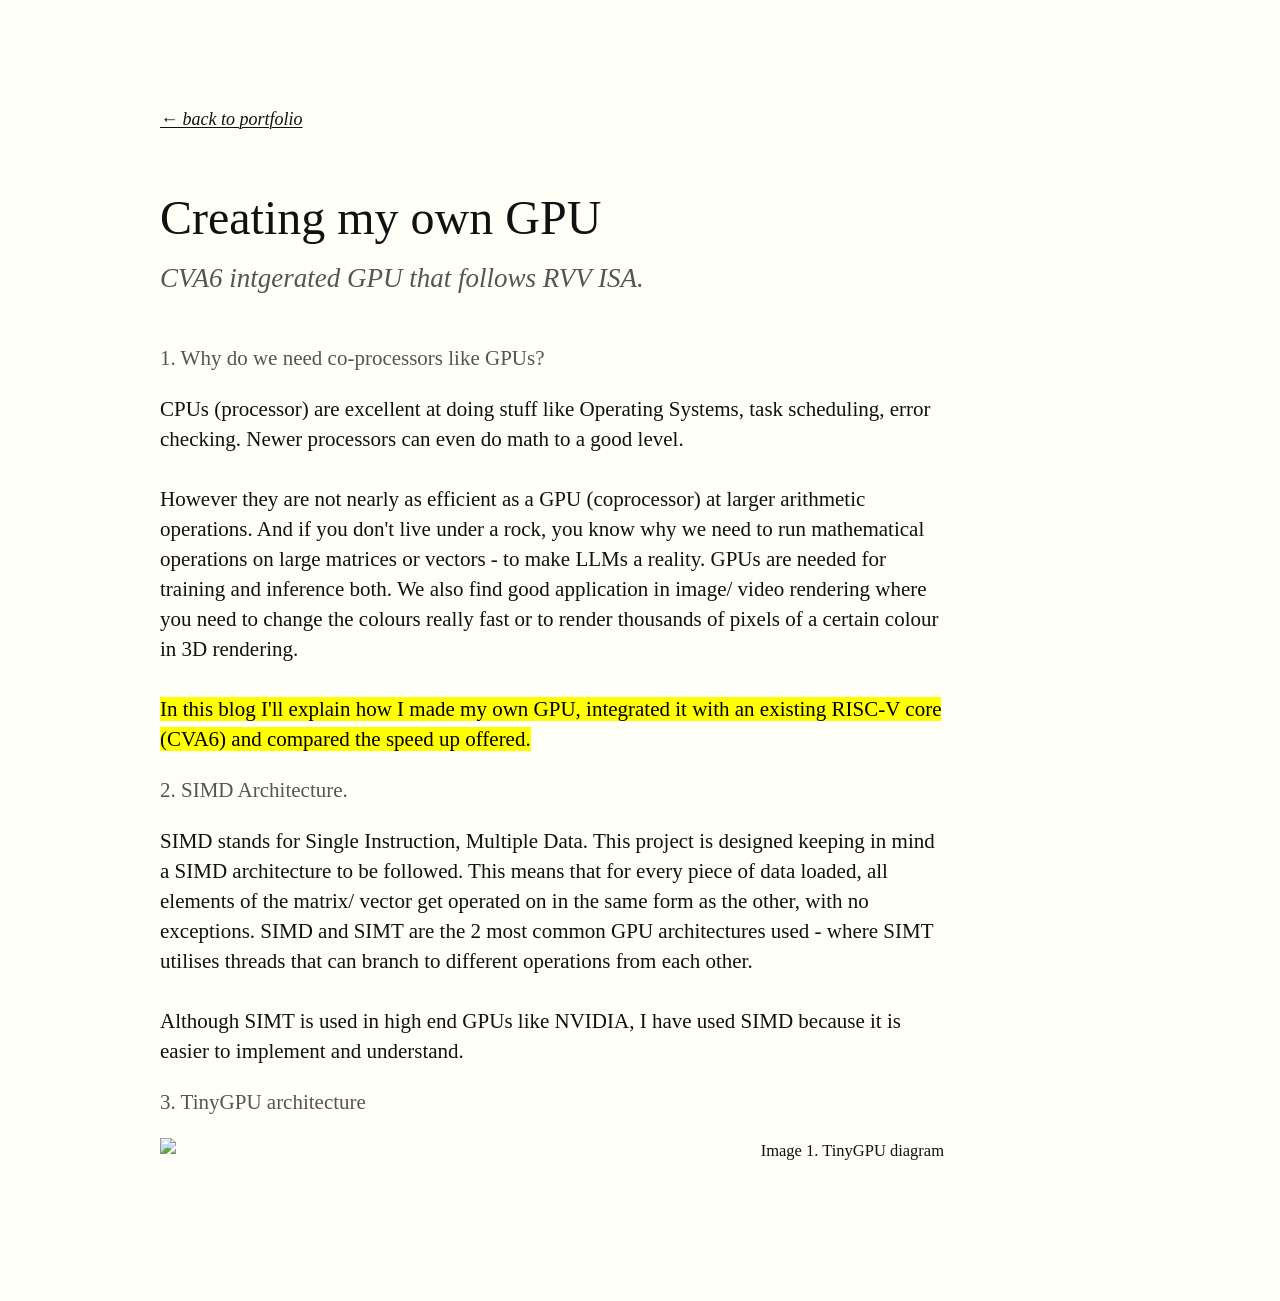
==== blog/gpu-project/index.html @ afdec345 "added blog/ writing page setting" ====
<!doctype html>
<html lang="en">
<head>
<meta charset="UTF-8" />
<meta name="viewport" content="width=device-width, initial-scale=1.0" />
<title>Creating my own GPU</title>
<meta name="description" content="Notes on building a custom GPU-style accelerator from scratch." />
<link rel="stylesheet" href="tufte.css" />
<style>
  /* Belt-and-suspenders: match Tufte CSS's body background/text
     colors on <html> too, in case an old cached stylesheet or a
     browser extension is painting behind it. */
  html {
    background-color: #fffff8;
    color: #111;
  }

  /* Page-specific tweaks on top of Tufte CSS defaults */
  .back-link {
    font-family: et-book, Palatino, "Palatino Linotype", Georgia, serif;
    font-style: italic;
    font-size: 1.2rem;
  }
  .post-date {
    font-family: et-book, Palatino, "Palatino Linotype", Georgia, serif;
    color: #555;
    font-style: italic;
    font-size: 1.4rem;
    margin-top: -1rem;
    display: block;
  }
  .empty-note {
    color: #555;
  }
</style>
</head>
<body>

<article>
  <p class="back-link"><a href="../../index.html">&larr; back to portfolio</a></p>

  <h1>Creating my own GPU</h1>
  <p class="subtitle post-date">CVA6 intgerated GPU that follows RVV ISA.</p>

  <section>
    <p class="empty-note">1. Why do we need co-processors like GPUs?</p>
    <p>CPUs (processor) are excellent at doing stuff like Operating Systems, task scheduling, error checking. Newer processors can even do math to a good level.
      <br><br>
      However they are not nearly as efficient as a GPU (coprocessor) at larger arithmetic operations. And if you don't live under a rock, you know why we need
      to run mathematical operations on large matrices or vectors - to make LLMs a reality. GPUs are needed for training and inference both. We also find good
      application in image/ video rendering where you need to change the colours really fast or to render thousands of pixels of a certain colour in 3D rendering.
      <br> <br>

      <mark>In this blog I'll explain how I made my own GPU, integrated it with an existing RISC-V core (CVA6) and compared the speed up offered.</mark>
    </p>

    <p class="empty-note">2. SIMD Architecture. </p>
    <p>SIMD stands for Single Instruction, Multiple Data. This project is designed keeping in mind a SIMD architecture to be followed.
      This means that for every piece of data loaded, all elements of the matrix/ vector get operated on in the same form as the other, with no exceptions.
      SIMD and SIMT are the 2 most common GPU architectures used - where SIMT utilises threads that can branch to different operations from each other.
      <br><br>

      Although SIMT is used in high end GPUs like NVIDIA, I have used SIMD because it is easier to implement and understand.
    </p>
    <p class="empty-note">3. TinyGPU architecture</p>
    <p>
      <figure>
        <img src="D:\github_repos_all\Portfolio_Website\images\tinygpu_diagram.png">
        <figcaption>Image 1. TinyGPU diagram</figcaption>
      </figure>
       
    </p>
  </section>
</article>

</body>
</html>
---- blog/gpu-project/tufte.css ----
@charset "UTF-8";

/* Import ET Book styles
   adapted from https://github.com/edwardtufte/et-book/blob/gh-pages/et-book.css */

@font-face {
    font-family: "et-book";
    src: url("et-book/et-book-roman-line-figures/et-book-roman-line-figures.eot");
    src: url("et-book/et-book-roman-line-figures/et-book-roman-line-figures.eot?#iefix") format("embedded-opentype"), url("et-book/et-book-roman-line-figures/et-book-roman-line-figures.woff") format("woff"), url("et-book/et-book-roman-line-figures/et-book-roman-line-figures.ttf") format("truetype"), url("et-book/et-book-roman-line-figures/et-book-roman-line-figures.svg#etbookromanosf") format("svg");
    font-weight: normal;
    font-style: normal;
    font-display: swap;
}

@font-face {
    font-family: "et-book";
    src: url("et-book/et-book-display-italic-old-style-figures/et-book-display-italic-old-style-figures.eot");
    src: url("et-book/et-book-display-italic-old-style-figures/et-book-display-italic-old-style-figures.eot?#iefix") format("embedded-opentype"), url("et-book/et-book-display-italic-old-style-figures/et-book-display-italic-old-style-figures.woff") format("woff"), url("et-book/et-book-display-italic-old-style-figures/et-book-display-italic-old-style-figures.ttf") format("truetype"), url("et-book/et-book-display-italic-old-style-figures/et-book-display-italic-old-style-figures.svg#etbookromanosf") format("svg");
    font-weight: normal;
    font-style: italic;
    font-display: swap;
}

@font-face {
    font-family: "et-book";
    src: url("et-book/et-book-bold-line-figures/et-book-bold-line-figures.eot");
    src: url("et-book/et-book-bold-line-figures/et-book-bold-line-figures.eot?#iefix") format("embedded-opentype"), url("et-book/et-book-bold-line-figures/et-book-bold-line-figures.woff") format("woff"), url("et-book/et-book-bold-line-figures/et-book-bold-line-figures.ttf") format("truetype"), url("et-book/et-book-bold-line-figures/et-book-bold-line-figures.svg#etbookromanosf") format("svg");
    font-weight: bold;
    font-style: normal;
    font-display: swap;
}

@font-face {
    font-family: "et-book-roman-old-style";
    src: url("et-book/et-book-roman-old-style-figures/et-book-roman-old-style-figures.eot");
    src: url("et-book/et-book-roman-old-style-figures/et-book-roman-old-style-figures.eot?#iefix") format("embedded-opentype"), url("et-book/et-book-roman-old-style-figures/et-book-roman-old-style-figures.woff") format("woff"), url("et-book/et-book-roman-old-style-figures/et-book-roman-old-style-figures.ttf") format("truetype"), url("et-book/et-book-roman-old-style-figures/et-book-roman-old-style-figures.svg#etbookromanosf") format("svg");
    font-weight: normal;
    font-style: normal;
    font-display: swap;
}

/* Tufte CSS styles */
html {
    font-size: 15px;
}

body {
    width: 87.5%;
    margin-left: auto;
    margin-right: auto;
    padding-left: 12.5%;
    font-family: et-book, Palatino, "Palatino Linotype", "Palatino LT STD", "Book Antiqua", Georgia, serif;
    background-color: #fffff8;
    color: #111;
    max-width: 1400px;
    counter-reset: sidenote-counter;
}

/* Adds dark mode */
@media (prefers-color-scheme: dark) {
    body {
        background-color: #151515;
        color: #ddd;
    }
}

h1 {
    font-weight: 400;
    margin-top: 4rem;
    margin-bottom: 1.5rem;
    font-size: 3.2rem;
    line-height: 1;
}

h2 {
    font-style: italic;
    font-weight: 400;
    margin-top: 2.1rem;
    margin-bottom: 1.4rem;
    font-size: 2.2rem;
    line-height: 1;
}

h3 {
    font-style: italic;
    font-weight: 400;
    font-size: 1.7rem;
    margin-top: 2rem;
    margin-bottom: 1.4rem;
    line-height: 1;
}

hr {
    display: block;
    height: 1px;
    width: 70%;
    border: 0;
    border-top: 1px solid #ccc;
    margin: 1em 0;
    padding: 0;
}

p.subtitle {
    font-style: italic;
    margin-top: 1rem;
    margin-bottom: 1rem;
    font-size: 1.8rem;
    display: block;
    line-height: 1;
}

.numeral {
    font-family: et-book-roman-old-style;
}

.danger {
    color: red;
}

article {
    padding: 5rem 0rem;
}

section {
    padding-top: 1rem;
    padding-bottom: 1rem;
}

p,
dl,
ol,
ul {
    font-size: 1.4rem;
    line-height: 2rem;
}

p {
    margin-top: 1.4rem;
    margin-bottom: 1.4rem;
    padding-right: 0;
    vertical-align: baseline;
}

sup {
    line-height: 0;
}

/* Chapter Epigraphs */
div.epigraph {
    margin: 5em 0;
}

div.epigraph > blockquote {
    margin-top: 3em;
    margin-bottom: 3em;
}

div.epigraph > blockquote,
div.epigraph > blockquote > p {
    font-style: italic;
}

div.epigraph > blockquote > footer {
    font-style: normal;
}

div.epigraph > blockquote > footer > cite {
    font-style: italic;
}
/* end chapter epigraphs styles */

blockquote {
    font-size: 1.4rem;
}

blockquote p {
    width: 70%;
    margin-right: 40px;
}

blockquote footer {
    width: 70%;
    font-size: 1.1rem;
    text-align: right;
}

section > p,
section > footer,
section > table {
    width: 70%;
}

/* 65 + 5 == 70, to be the same width as paragraph */
section > dl,
section > ol,
section > ul {
    width: 65%;
    -webkit-padding-start: 5%;
}

dt:not(:first-child),
li:not(:first-child) {
    margin-top: 0.25rem;
}

figure {
    padding: 0;
    border: 0;
    font-size: 100%;
    font: inherit;
    vertical-align: baseline;
    max-width: 70%;
    -webkit-margin-start: 0;
    -webkit-margin-end: 0;
    margin: 0 0 3em 0;
}

figcaption {
    float: right;
    clear: right;
    margin-top: 0;
    margin-bottom: 0;
    font-size: 1.1rem;
    line-height: 1.6;
    vertical-align: baseline;
    position: relative;
    max-width: 40%;
}

figure.fullwidth figcaption {
    margin-right: 24%;
}

a:link,
a:visited {
    color: inherit;
    text-underline-offset: 0.1em;
    text-decoration-thickness: 0.05em;
}

/* Sidenotes, margin notes, figures, captions */
img {
    max-width: 100%;
    height: auto;
}

figure.fullwidth img {
    width: 100%;
}

.sidenote,
.marginnote {
    float: right;
    clear: right;
    margin-right: -60%;
    width: 50%;
    margin-top: 0.3rem;
    margin-bottom: 0;
    font-size: 1.1rem;
    line-height: 1.3;
    vertical-align: baseline;
    position: relative;
}

.sidenote-number {
    counter-increment: sidenote-counter;
}

.sidenote-number:after,
.sidenote:before {
    font-family: et-book-roman-old-style;
    position: relative;
    vertical-align: baseline;
}

.sidenote-number:after {
    content: counter(sidenote-counter);
    font-size: 1rem;
    top: -0.5rem;
    left: 0.1rem;
}

.sidenote:before {
    content: counter(sidenote-counter) " ";
    font-size: 1rem;
    top: -0.5rem;
}

blockquote .sidenote,
blockquote .marginnote {
    margin-right: -82%;
    min-width: 59%;
    text-align: left;
}

div.fullwidth,
table.fullwidth {
    width: 100%;
}

div.table-wrapper {
    overflow-x: auto;
    font-family: "Trebuchet MS", "Gill Sans", "Gill Sans MT", sans-serif;
}

.sans {
    font-family: "Gill Sans", "Gill Sans MT", Calibri, sans-serif;
    letter-spacing: .03em;
}

code, pre > code {
    font-family: Consolas, "Liberation Mono", Menlo, Courier, monospace;
    font-size: 1.0rem;
    line-height: 1.42;
    -webkit-text-size-adjust: 100%; /* Prevent adjustments of font size after orientation changes in iOS. See https://github.com/edwardtufte/tufte-css/issues/81#issuecomment-261953409 */
}

.sans > code {
    font-size: 1.2rem;
}

h1 > code,
h2 > code,
h3 > code {
    font-size: 0.80em;
}

.marginnote > code,
.sidenote > code {
    font-size: 1rem;
}

pre > code {
    font-size: 0.9rem;
    width: 52.5%;
    margin-left: 2.5%;
    overflow-x: auto;
    display: block;
}

pre.fullwidth > code {
    width: 90%;
}

.fullwidth {
    max-width: 90%;
    clear:both;
}

span.newthought {
    font-variant: small-caps;
    font-size: 1.2em;
}

input.margin-toggle {
    display: none;
}

label.sidenote-number {
    display: inline-block;
    max-height: 2rem; /* should be less than or equal to paragraph line-height */
}

label.margin-toggle:not(.sidenote-number) {
    display: none;
}

.iframe-wrapper {
    position: relative;
    padding-bottom: 56.25%; /* 16:9 */
    padding-top: 25px;
    height: 0;
}

.iframe-wrapper iframe {
    position: absolute;
    top: 0;
    left: 0;
    width: 100%;
    height: 100%;
}

@media (max-width: 760px) {
    body {
        width: 84%;
        padding-left: 8%;
        padding-right: 8%;
    }

    hr,
    section > p,
    section > footer,
    section > table {
        width: 100%;
    }

    pre > code {
        width: 97%;
    }

    section > dl,
    section > ol,
    section > ul {
        width: 90%;
    }

    figure {
        max-width: 90%;
    }

    figcaption,
    figure.fullwidth figcaption {
        margin-right: 0%;
        max-width: none;
    }

    blockquote {
        margin-left: 1.5em;
        margin-right: 0em;
    }

    blockquote p,
    blockquote footer {
        width: 100%;
    }

    label.margin-toggle:not(.sidenote-number) {
        display: inline;
    }

    .sidenote,
    .marginnote {
        display: none;
    }

    .margin-toggle:checked + .sidenote,
    .margin-toggle:checked + .marginnote {
        display: block;
        float: left;
        left: 1rem;
        clear: both;
        width: 95%;
        margin: 1rem 2.5%;
        vertical-align: baseline;
        position: relative;
    }

    label {
        cursor: pointer;
    }

    div.table-wrapper,
    table {
        width: 85%;
    }

    img {
        width: 100%;
    }
}
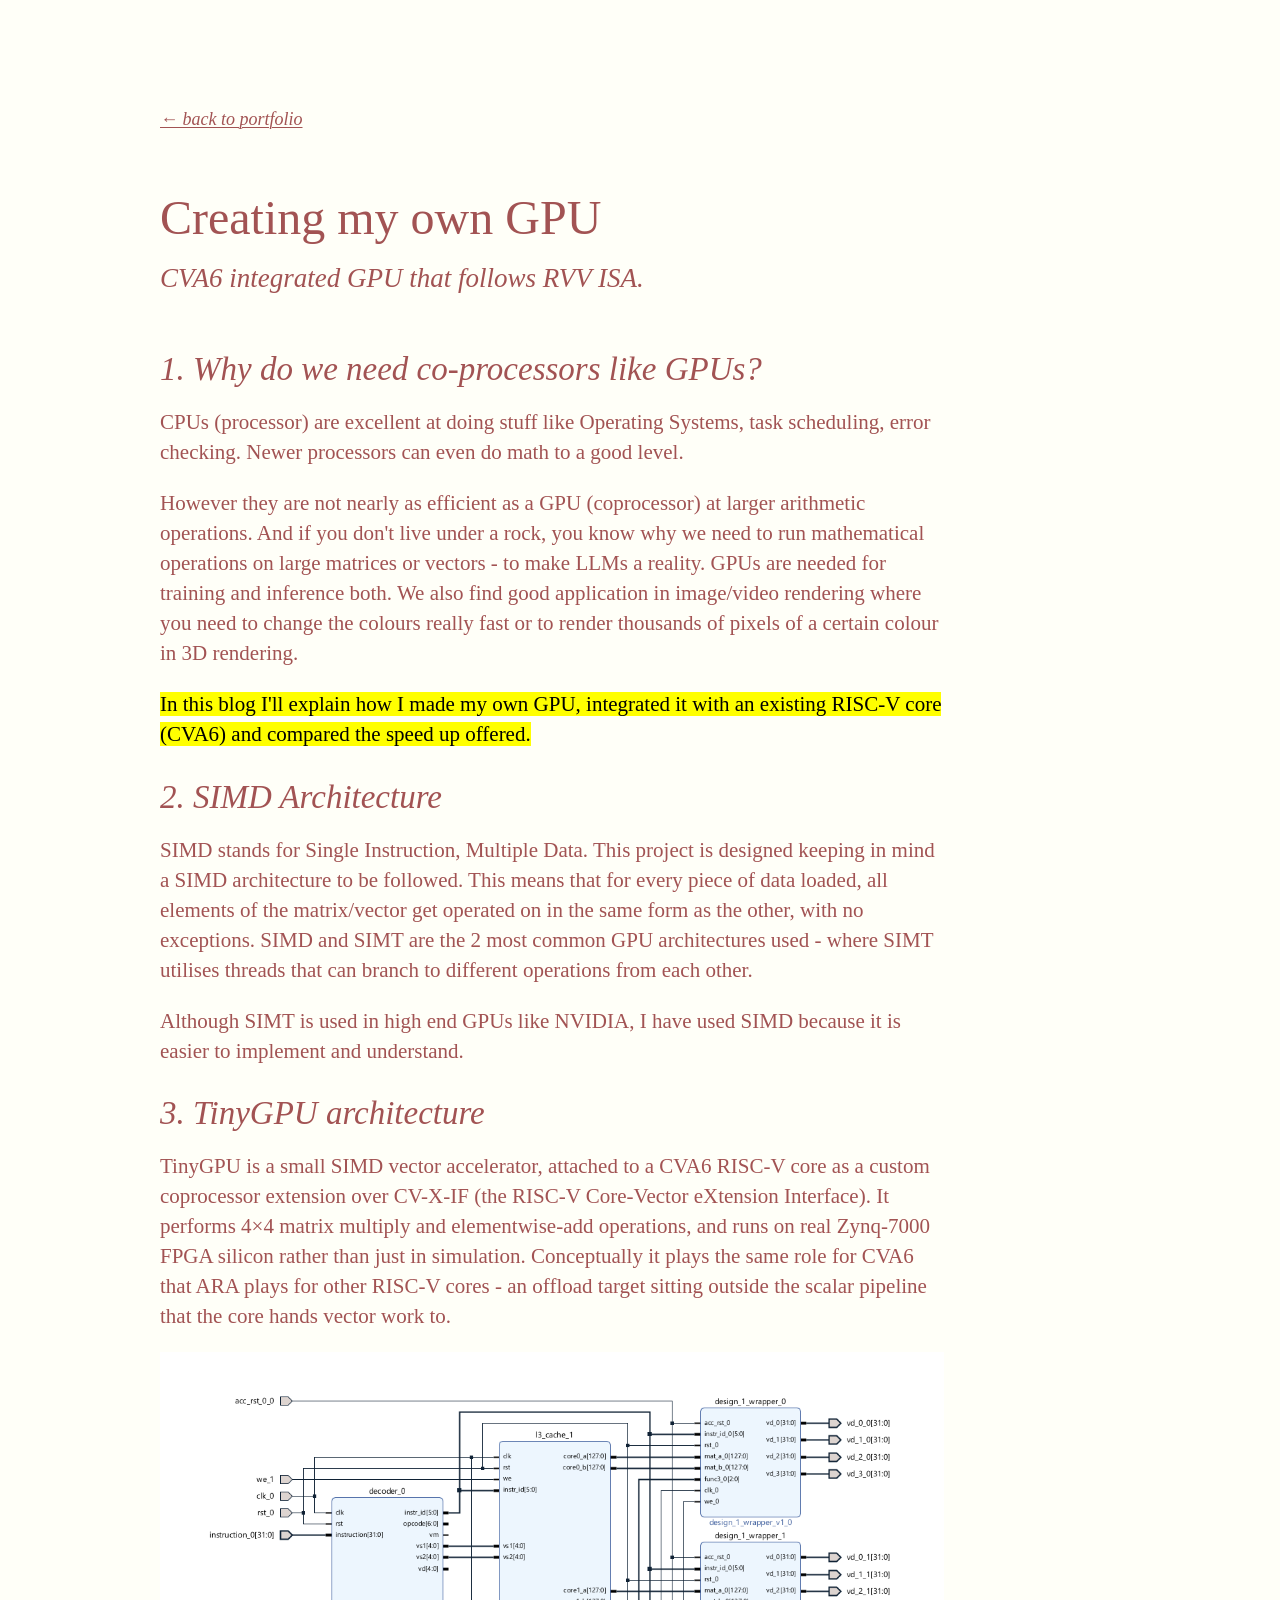
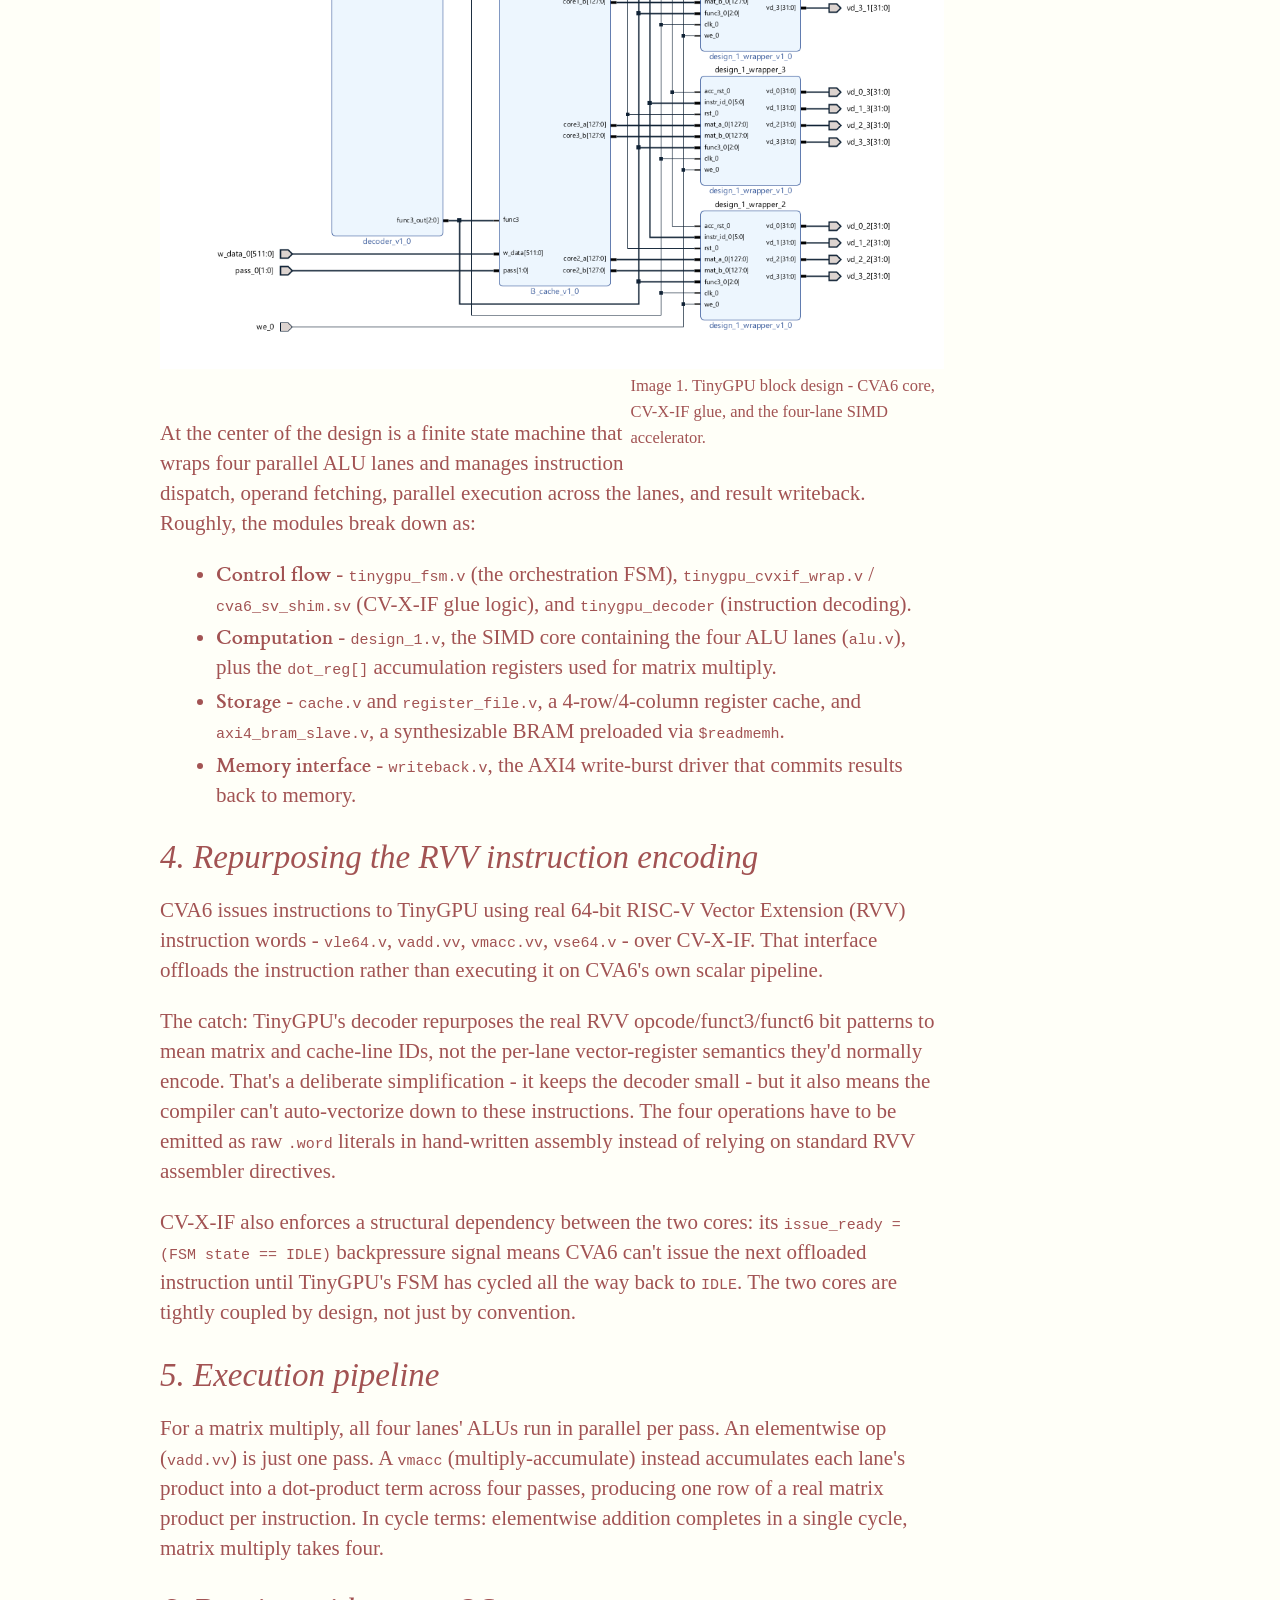
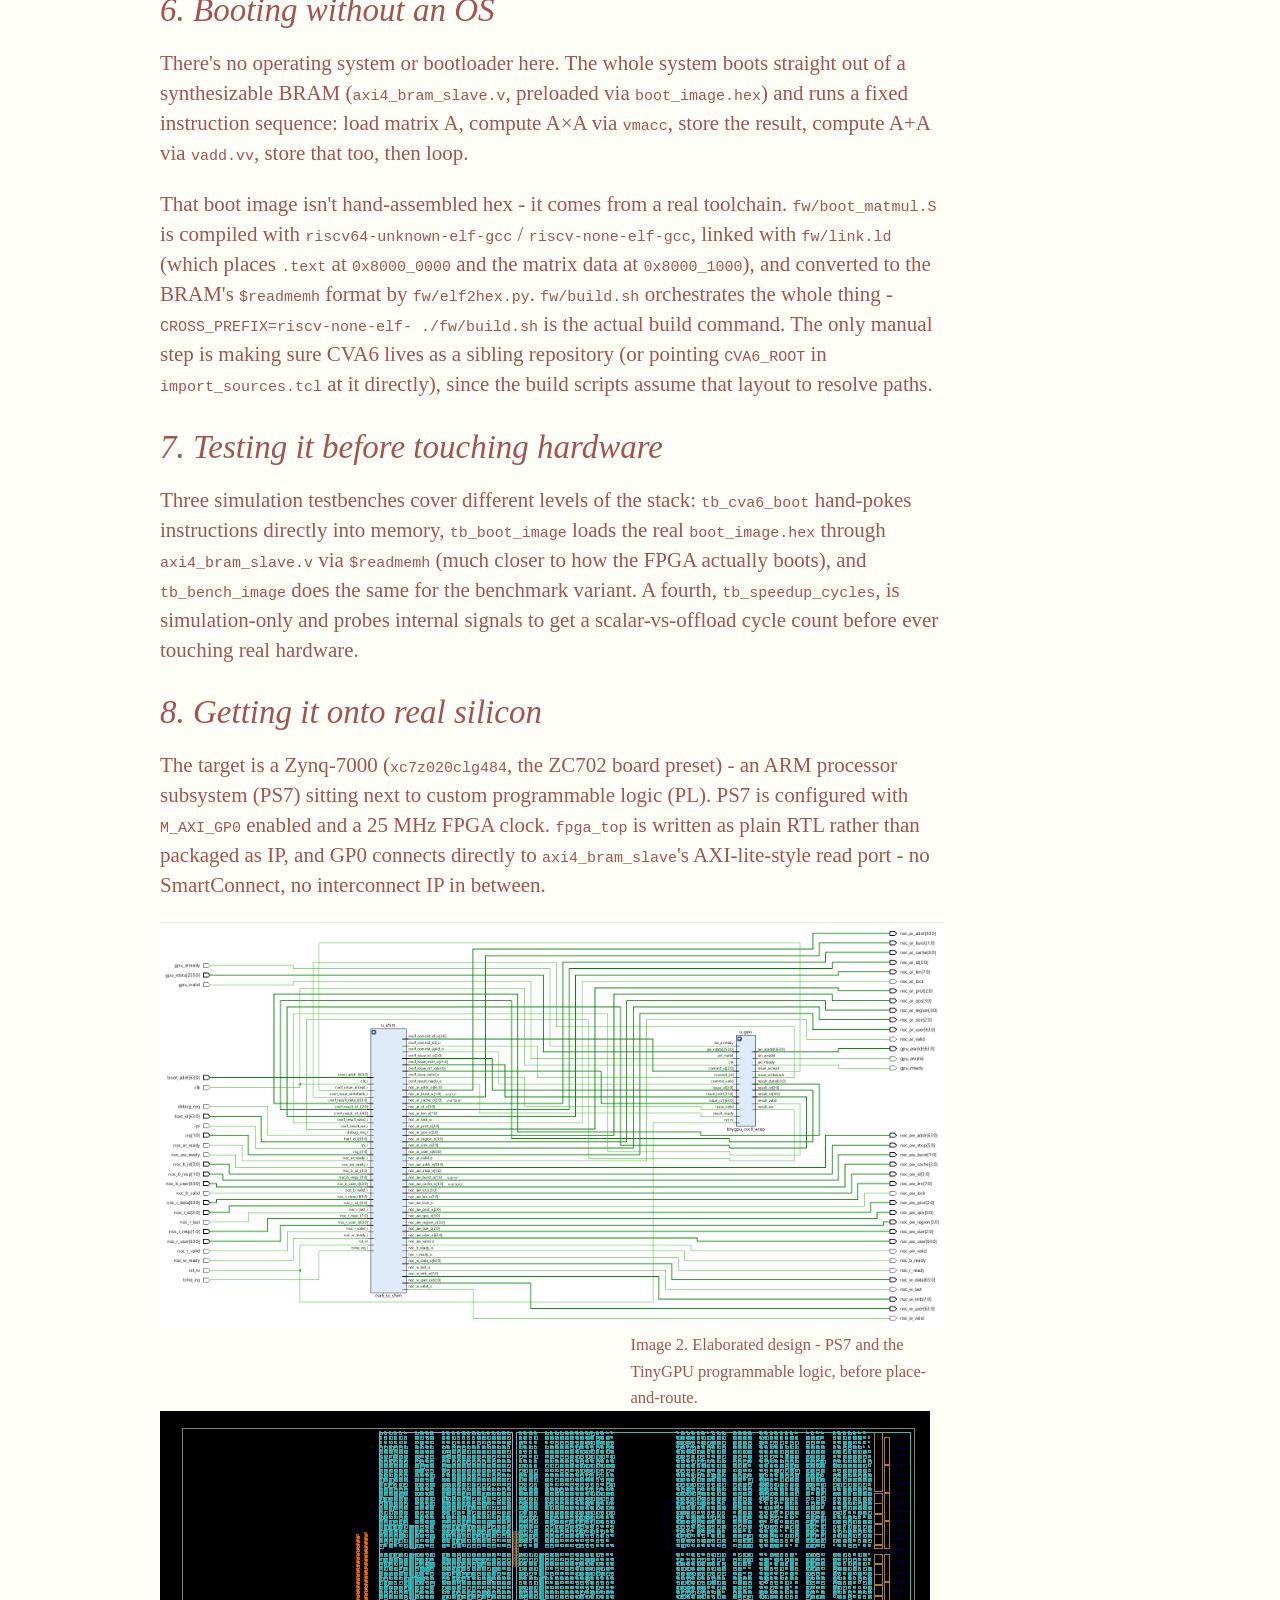
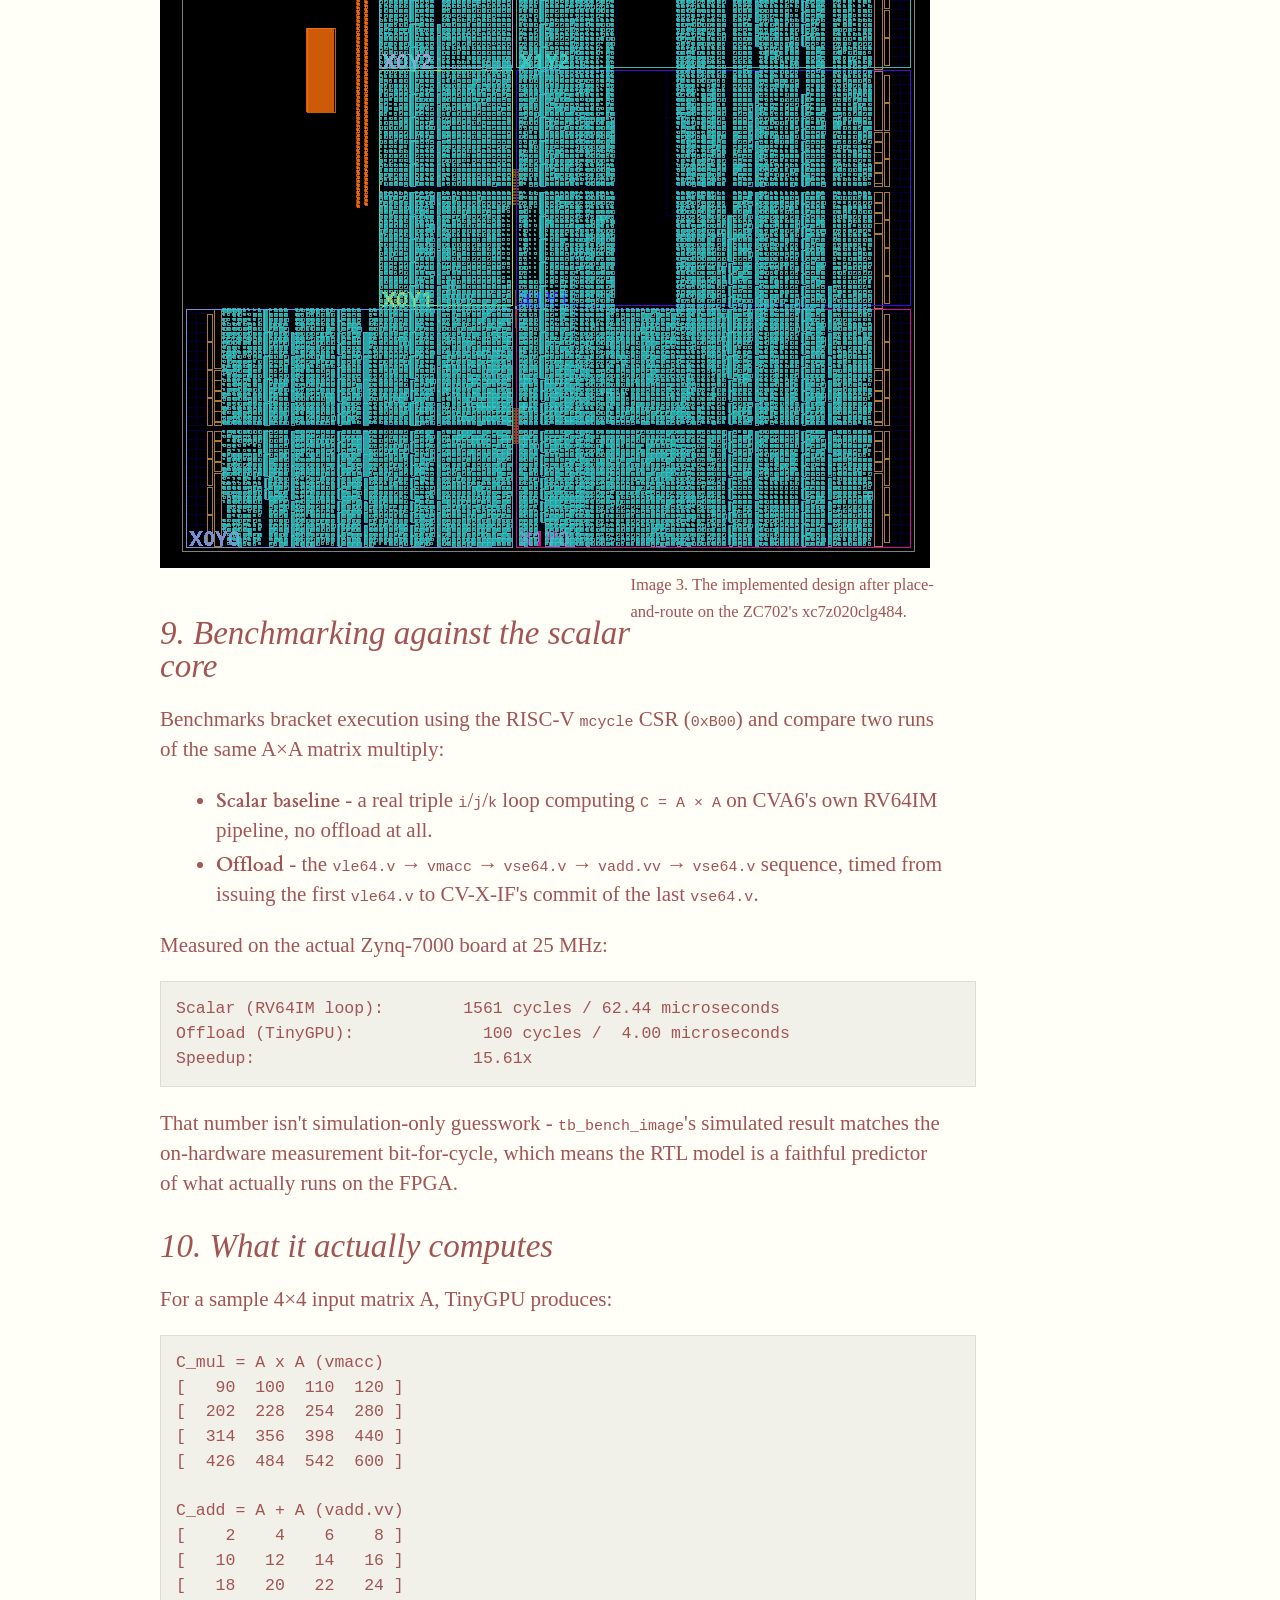
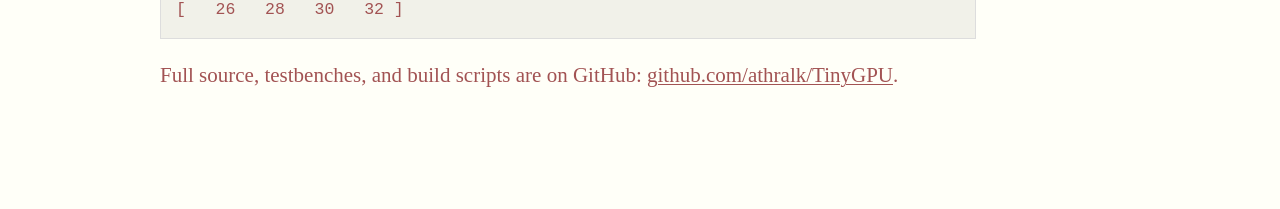
==== commit 002d6e3a: "complete revamp" ====
--- a/blog/gpu-project/index.html
+++ b/blog/gpu-project/index.html
@@ -4,7 +4,7 @@
 <meta charset="UTF-8" />
 <meta name="viewport" content="width=device-width, initial-scale=1.0" />
 <title>Creating my own GPU</title>
-<meta name="description" content="Notes on building a custom GPU-style accelerator from scratch." />
+<meta name="description" content="Building TinyGPU: a SIMD vector accelerator wired into a CVA6 RISC-V core over CV-X-IF, running on real Zynq-7000 FPGA silicon." />
 <link rel="stylesheet" href="tufte.css" />
 <style>
   /* Belt-and-suspenders: match Tufte CSS's body background/text
@@ -21,16 +21,16 @@
     font-style: italic;
     font-size: 1.2rem;
   }
-  .post-date {
-    font-family: et-book, Palatino, "Palatino Linotype", Georgia, serif;
-    color: #555;
-    font-style: italic;
-    font-size: 1.4rem;
-    margin-top: -1rem;
-    display: block;
-  }
-  .empty-note {
-    color: #555;
+
+  pre.code-block {
+    width: 70%;
+    overflow-x: auto;
+    background: #f1f1e9;
+    border: 1px solid #ddd;
+    padding: 1rem;
+    font-family: Consolas, "Liberation Mono", Menlo, Courier, monospace;
+    font-size: 1.1rem;
+    line-height: 1.5;
   }
 </style>
 </head>
@@ -40,36 +40,126 @@
   <p class="back-link"><a href="../../index.html">&larr; back to portfolio</a></p>
 
   <h1>Creating my own GPU</h1>
-  <p class="subtitle post-date">CVA6 intgerated GPU that follows RVV ISA.</p>
+  <p class="subtitle">CVA6 integrated GPU that follows RVV ISA.</p>
 
   <section>
-    <p class="empty-note">1. Why do we need co-processors like GPUs?</p>
-    <p>CPUs (processor) are excellent at doing stuff like Operating Systems, task scheduling, error checking. Newer processors can even do math to a good level.
-      <br><br>
-      However they are not nearly as efficient as a GPU (coprocessor) at larger arithmetic operations. And if you don't live under a rock, you know why we need
+    <h2>1. Why do we need co-processors like GPUs?</h2>
+    <p>CPUs (processor) are excellent at doing stuff like Operating Systems, task scheduling, error checking. Newer processors can even do math to a good level.</p>
+    <p>However they are not nearly as efficient as a GPU (coprocessor) at larger arithmetic operations. And if you don't live under a rock, you know why we need
       to run mathematical operations on large matrices or vectors - to make LLMs a reality. GPUs are needed for training and inference both. We also find good
-      application in image/ video rendering where you need to change the colours really fast or to render thousands of pixels of a certain colour in 3D rendering.
-      <br> <br>
+      application in image/video rendering where you need to change the colours really fast or to render thousands of pixels of a certain colour in 3D rendering.</p>
+    <p><mark>In this blog I'll explain how I made my own GPU, integrated it with an existing RISC-V core (CVA6) and compared the speed up offered.</mark></p>
 
-      <mark>In this blog I'll explain how I made my own GPU, integrated it with an existing RISC-V core (CVA6) and compared the speed up offered.</mark>
-    </p>
+    <h2>2. SIMD Architecture</h2>
+    <p>SIMD stands for Single Instruction, Multiple Data. This project is designed keeping in mind a SIMD architecture to be followed.
+      This means that for every piece of data loaded, all elements of the matrix/vector get operated on in the same form as the other, with no exceptions.
+      SIMD and SIMT are the 2 most common GPU architectures used - where SIMT utilises threads that can branch to different operations from each other.</p>
+    <p>Although SIMT is used in high end GPUs like NVIDIA, I have used SIMD because it is easier to implement and understand.</p>
 
-    <p class="empty-note">2. SIMD Architecture. </p>
-    <p>SIMD stands for Single Instruction, Multiple Data. This project is designed keeping in mind a SIMD architecture to be followed.
-      This means that for every piece of data loaded, all elements of the matrix/ vector get operated on in the same form as the other, with no exceptions.
-      SIMD and SIMT are the 2 most common GPU architectures used - where SIMT utilises threads that can branch to different operations from each other.
-      <br><br>
+    <h2>3. TinyGPU architecture</h2>
+    <p>TinyGPU is a small SIMD vector accelerator, attached to a CVA6 RISC-V core as a custom coprocessor extension over CV-X-IF (the RISC-V
+      Core-Vector eXtension Interface). It performs 4&times;4 matrix multiply and elementwise-add operations, and runs on real Zynq-7000 FPGA
+      silicon rather than just in simulation. Conceptually it plays the same role for CVA6 that ARA plays for other RISC-V cores - an offload
+      target sitting outside the scalar pipeline that the core hands vector work to.</p>
 
-      Although SIMT is used in high end GPUs like NVIDIA, I have used SIMD because it is easier to implement and understand.
-    </p>
-    <p class="empty-note">3. TinyGPU architecture</p>
-    <p>
-      <figure>
-        <img src="D:\github_repos_all\Portfolio_Website\images\tinygpu_diagram.png">
-        <figcaption>Image 1. TinyGPU diagram</figcaption>
-      </figure>
-       
-    </p>
+    <figure>
+      <img src="images/tinygpu_block_design.png" alt="TinyGPU block design" />
+      <figcaption>Image 1. TinyGPU block design - CVA6 core, CV-X-IF glue, and the four-lane SIMD accelerator.</figcaption>
+    </figure>
+
+    <p>At the center of the design is a finite state machine that wraps four parallel ALU lanes and manages instruction dispatch, operand
+      fetching, parallel execution across the lanes, and result writeback. Roughly, the modules break down as:</p>
+
+    <ul>
+      <li><strong>Control flow</strong> - <code>tinygpu_fsm.v</code> (the orchestration FSM), <code>tinygpu_cvxif_wrap.v</code> / <code>cva6_sv_shim.sv</code> (CV-X-IF glue logic), and <code>tinygpu_decoder</code> (instruction decoding).</li>
+      <li><strong>Computation</strong> - <code>design_1.v</code>, the SIMD core containing the four ALU lanes (<code>alu.v</code>), plus the <code>dot_reg[]</code> accumulation registers used for matrix multiply.</li>
+      <li><strong>Storage</strong> - <code>cache.v</code> and <code>register_file.v</code>, a 4-row/4-column register cache, and <code>axi4_bram_slave.v</code>, a synthesizable BRAM preloaded via <code>$readmemh</code>.</li>
+      <li><strong>Memory interface</strong> - <code>writeback.v</code>, the AXI4 write-burst driver that commits results back to memory.</li>
+    </ul>
+
+    <h2>4. Repurposing the RVV instruction encoding</h2>
+    <p>CVA6 issues instructions to TinyGPU using real 64-bit RISC-V Vector Extension (RVV) instruction words - <code>vle64.v</code>, <code>vadd.vv</code>,
+      <code>vmacc.vv</code>, <code>vse64.v</code> - over CV-X-IF. That interface offloads the instruction rather than executing it on CVA6's own
+      scalar pipeline.</p>
+    <p>The catch: TinyGPU's decoder repurposes the real RVV opcode/funct3/funct6 bit patterns to mean matrix and cache-line IDs, not the
+      per-lane vector-register semantics they'd normally encode. That's a deliberate simplification - it keeps the decoder small - but it also
+      means the compiler can't auto-vectorize down to these instructions. The four operations have to be emitted as raw <code>.word</code> literals
+      in hand-written assembly instead of relying on standard RVV assembler directives.</p>
+    <p>CV-X-IF also enforces a structural dependency between the two cores: its <code>issue_ready = (FSM state == IDLE)</code> backpressure signal
+      means CVA6 can't issue the next offloaded instruction until TinyGPU's FSM has cycled all the way back to <code>IDLE</code>. The two cores are
+      tightly coupled by design, not just by convention.</p>
+
+    <h2>5. Execution pipeline</h2>
+    <p>For a matrix multiply, all four lanes' ALUs run in parallel per pass. An elementwise op (<code>vadd.vv</code>) is just one pass. A
+      <code>vmacc</code> (multiply-accumulate) instead accumulates each lane's product into a dot-product term across four passes, producing one
+      row of a real matrix product per instruction. In cycle terms: elementwise addition completes in a single cycle, matrix multiply takes four.</p>
+
+    <h2>6. Booting without an OS</h2>
+    <p>There's no operating system or bootloader here. The whole system boots straight out of a synthesizable BRAM
+      (<code>axi4_bram_slave.v</code>, preloaded via <code>boot_image.hex</code>) and runs a fixed instruction sequence: load matrix A, compute
+      A&times;A via <code>vmacc</code>, store the result, compute A+A via <code>vadd.vv</code>, store that too, then loop.</p>
+    <p>That boot image isn't hand-assembled hex - it comes from a real toolchain. <code>fw/boot_matmul.S</code> is compiled with
+      <code>riscv64-unknown-elf-gcc</code> / <code>riscv-none-elf-gcc</code>, linked with <code>fw/link.ld</code> (which places <code>.text</code>
+      at <code>0x8000_0000</code> and the matrix data at <code>0x8000_1000</code>), and converted to the BRAM's <code>$readmemh</code> format by
+      <code>fw/elf2hex.py</code>. <code>fw/build.sh</code> orchestrates the whole thing - <code>CROSS_PREFIX=riscv-none-elf- ./fw/build.sh</code> is
+      the actual build command. The only manual step is making sure CVA6 lives as a sibling repository (or pointing <code>CVA6_ROOT</code> in
+      <code>import_sources.tcl</code> at it directly), since the build scripts assume that layout to resolve paths.</p>
+
+    <h2>7. Testing it before touching hardware</h2>
+    <p>Three simulation testbenches cover different levels of the stack: <code>tb_cva6_boot</code> hand-pokes instructions directly into memory,
+      <code>tb_boot_image</code> loads the real <code>boot_image.hex</code> through <code>axi4_bram_slave.v</code> via <code>$readmemh</code> (much
+      closer to how the FPGA actually boots), and <code>tb_bench_image</code> does the same for the benchmark variant. A fourth,
+      <code>tb_speedup_cycles</code>, is simulation-only and probes internal signals to get a scalar-vs-offload cycle count before ever touching
+      real hardware.</p>
+
+    <h2>8. Getting it onto real silicon</h2>
+    <p>The target is a Zynq-7000 (<code>xc7z020clg484</code>, the ZC702 board preset) - an ARM processor subsystem (PS7) sitting next to custom
+      programmable logic (PL). PS7 is configured with <code>M_AXI_GP0</code> enabled and a 25&nbsp;MHz FPGA clock. <code>fpga_top</code> is written
+      as plain RTL rather than packaged as IP, and GP0 connects directly to <code>axi4_bram_slave</code>'s AXI-lite-style read port - no
+      SmartConnect, no interconnect IP in between.</p>
+
+    <figure>
+      <img src="images/elaborated_design.png" alt="Elaborated design in Vivado" />
+      <figcaption>Image 2. Elaborated design - PS7 and the TinyGPU programmable logic, before place-and-route.</figcaption>
+    </figure>
+
+    <figure>
+      <img src="images/zynq_implemented_design.png" alt="Implemented design on the Zynq-7000" />
+      <figcaption>Image 3. The implemented design after place-and-route on the ZC702's xc7z020clg484.</figcaption>
+    </figure>
+
+    <h2>9. Benchmarking against the scalar core</h2>
+    <p>Benchmarks bracket execution using the RISC-V <code>mcycle</code> CSR (<code>0xB00</code>) and compare two runs of the same A&times;A
+      matrix multiply:</p>
+    <ul>
+      <li><strong>Scalar baseline</strong> - a real triple <code>i</code>/<code>j</code>/<code>k</code> loop computing <code>C = A &times; A</code> on CVA6's own RV64IM pipeline, no offload at all.</li>
+      <li><strong>Offload</strong> - the <code>vle64.v</code> &rarr; <code>vmacc</code> &rarr; <code>vse64.v</code> &rarr; <code>vadd.vv</code> &rarr; <code>vse64.v</code> sequence, timed from issuing the first <code>vle64.v</code> to CV-X-IF's commit of the last <code>vse64.v</code>.</li>
+    </ul>
+
+    <p>Measured on the actual Zynq-7000 board at 25&nbsp;MHz:</p>
+
+    <pre class="code-block">Scalar (RV64IM loop):        1561 cycles / 62.44 microseconds
+Offload (TinyGPU):             100 cycles /  4.00 microseconds
+Speedup:                      15.61x</pre>
+
+    <p>That number isn't simulation-only guesswork - <code>tb_bench_image</code>'s simulated result matches the on-hardware measurement
+      bit-for-cycle, which means the RTL model is a faithful predictor of what actually runs on the FPGA.</p>
+
+    <h2>10. What it actually computes</h2>
+    <p>For a sample 4&times;4 input matrix A, TinyGPU produces:</p>
+    <pre class="code-block">C_mul = A x A (vmacc)
+[   90  100  110  120 ]
+[  202  228  254  280 ]
+[  314  356  398  440 ]
+[  426  484  542  600 ]
+
+C_add = A + A (vadd.vv)
+[    2    4    6    8 ]
+[   10   12   14   16 ]
+[   18   20   22   24 ]
+[   26   28   30   32 ]</pre>
+
+    <p>Full source, testbenches, and build scripts are on GitHub: <a href="https://github.com/athralk/TinyGPU" target="_blank" rel="noopener">github.com/athralk/TinyGPU</a>.</p>
   </section>
 </article>
 
--- a/blog/gpu-project/tufte.css
+++ b/blog/gpu-project/tufte.css
@@ -51,7 +51,7 @@
     padding-left: 12.5%;
     font-family: et-book, Palatino, "Palatino Linotype", "Palatino LT STD", "Book Antiqua", Georgia, serif;
     background-color: #fffff8;
-    color: #111;
+    color: #a25353;
     max-width: 1400px;
     counter-reset: sidenote-counter;
 }
@@ -59,7 +59,7 @@
 /* Adds dark mode */
 @media (prefers-color-scheme: dark) {
     body {
-        background-color: #151515;
+        background-color: #000;
         color: #ddd;
     }
 }
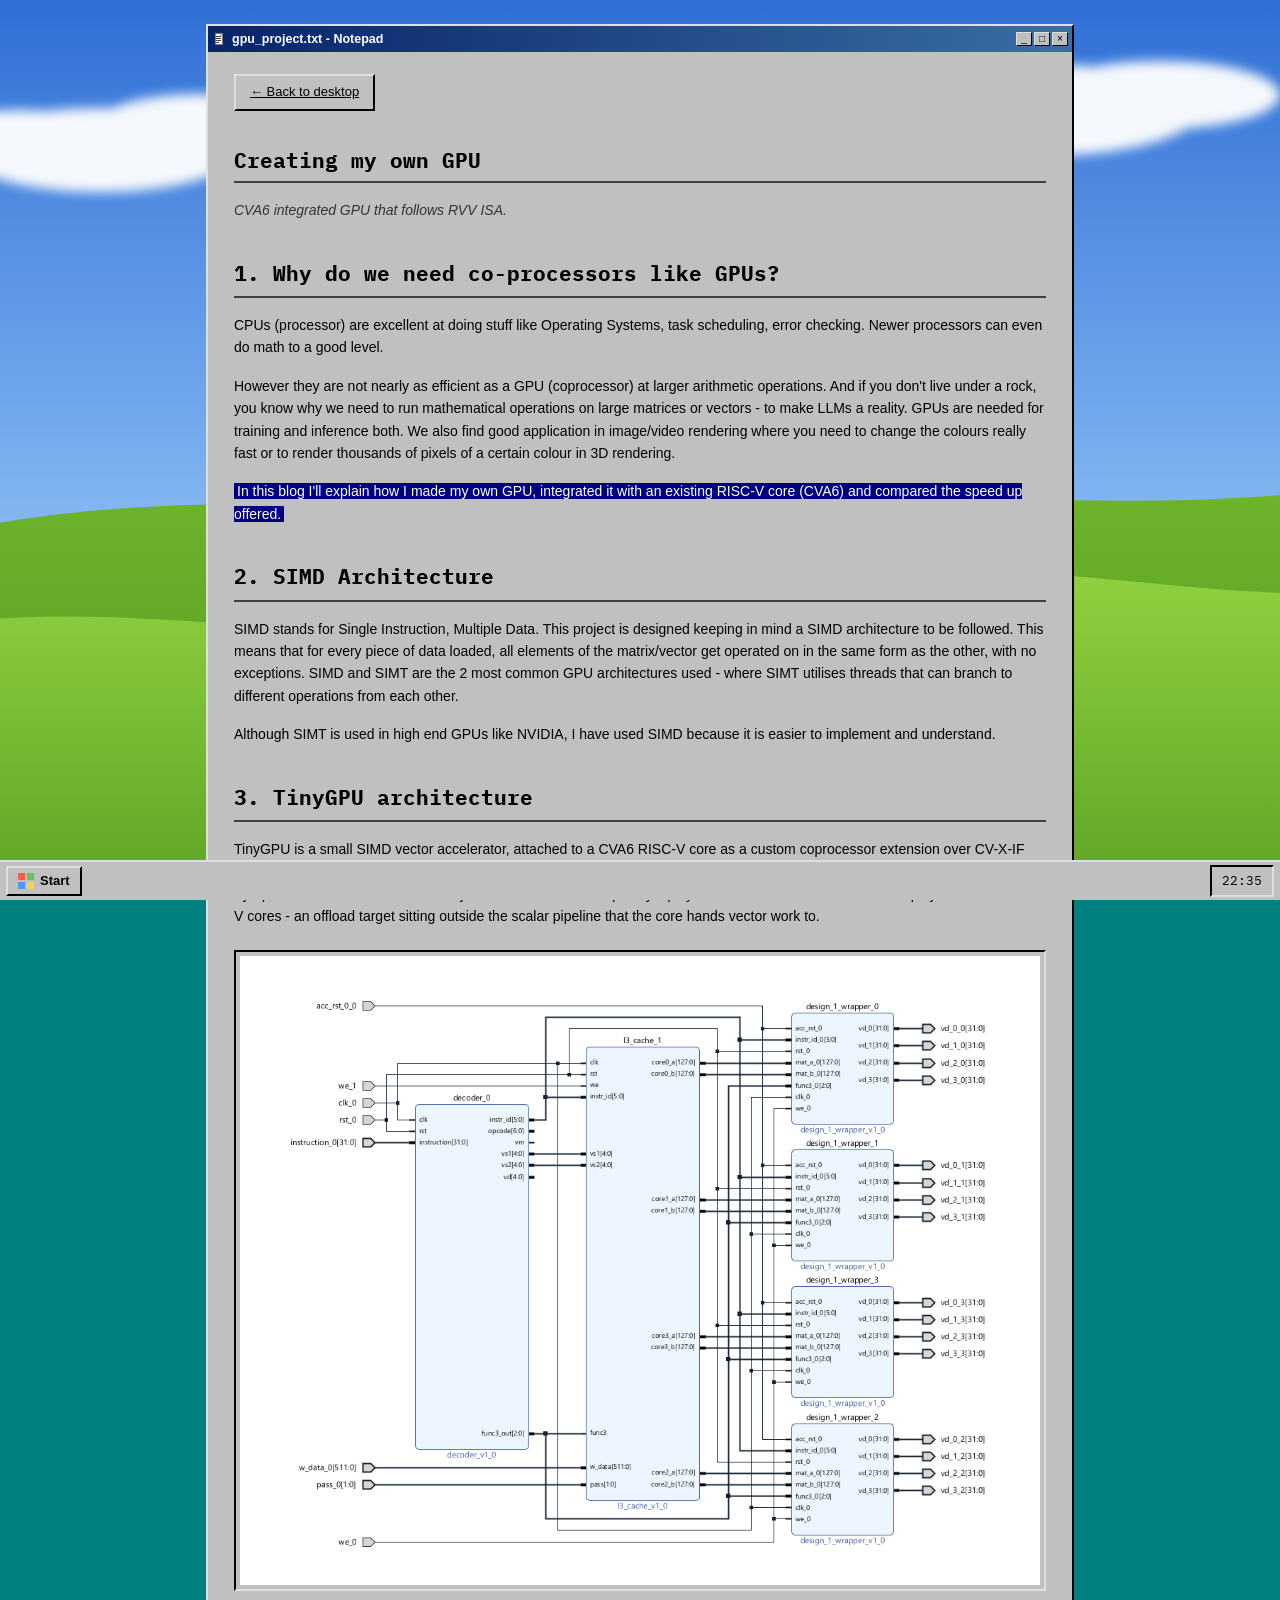
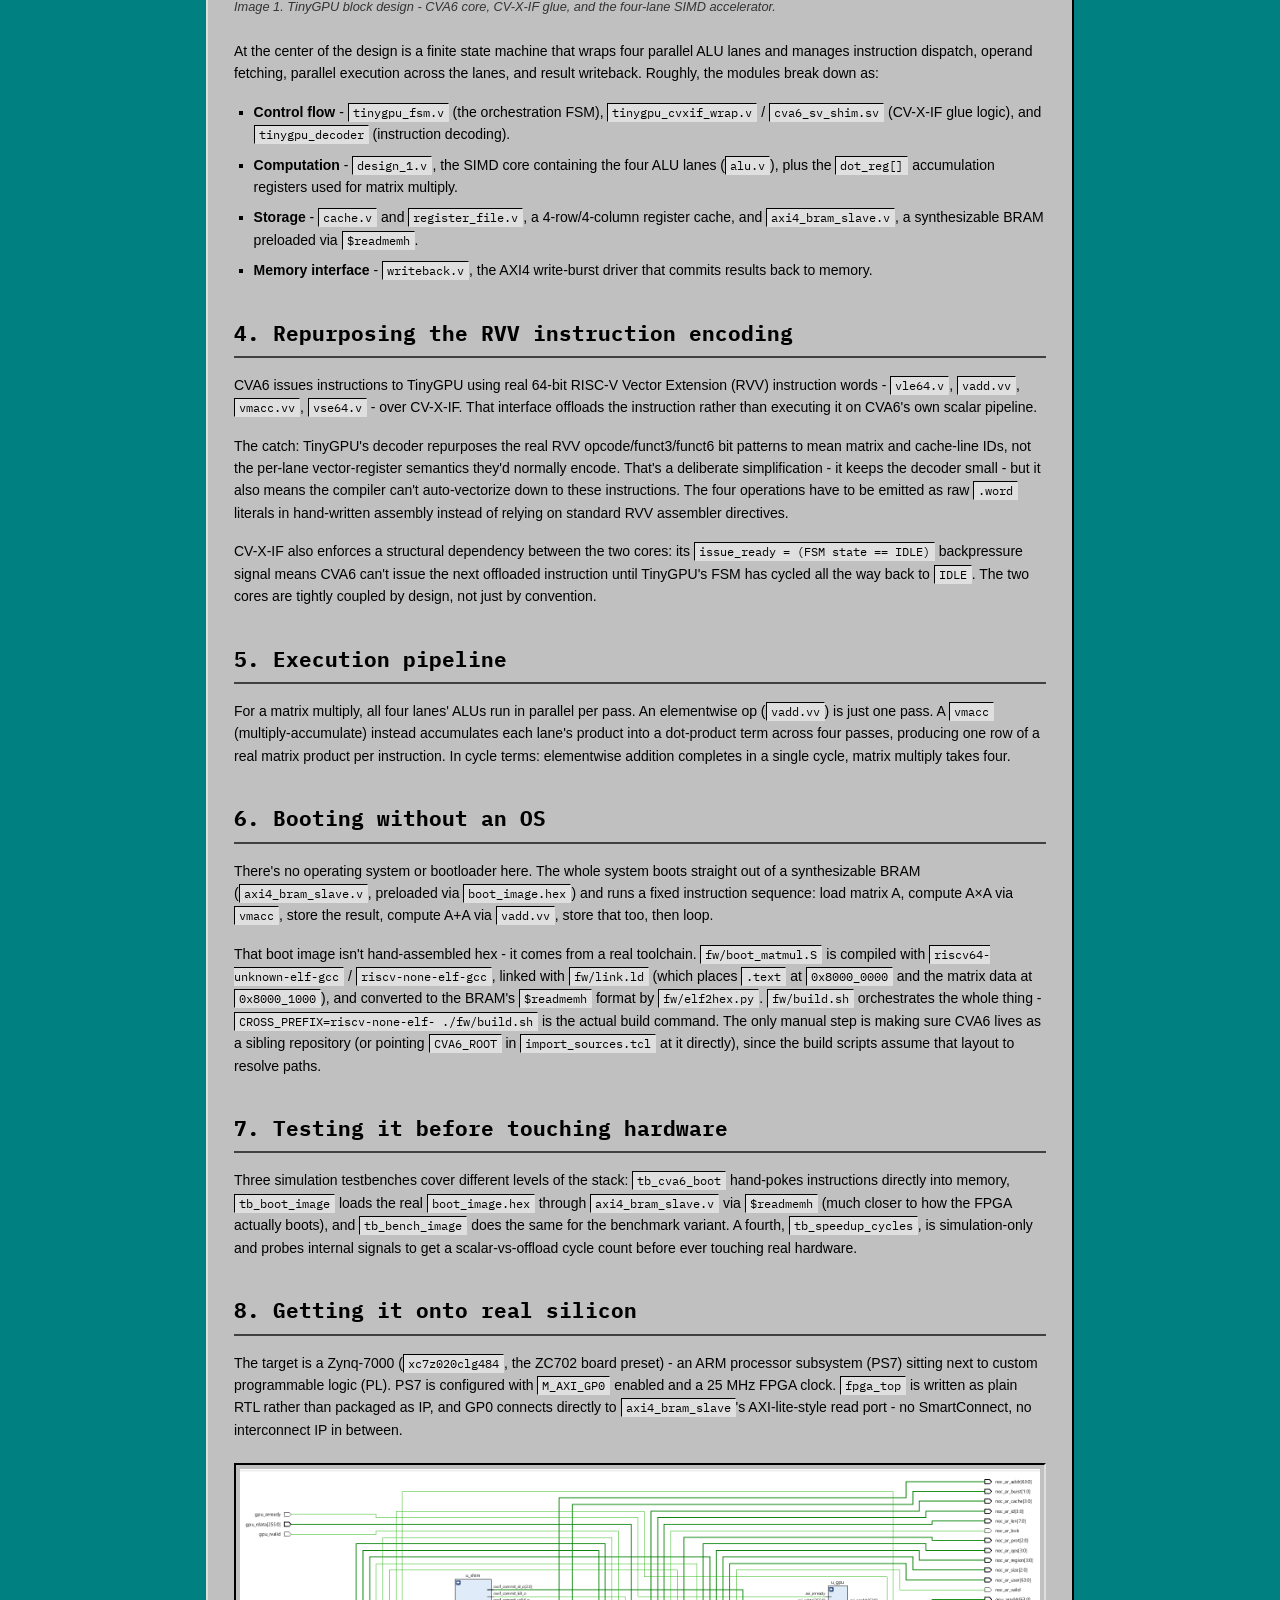
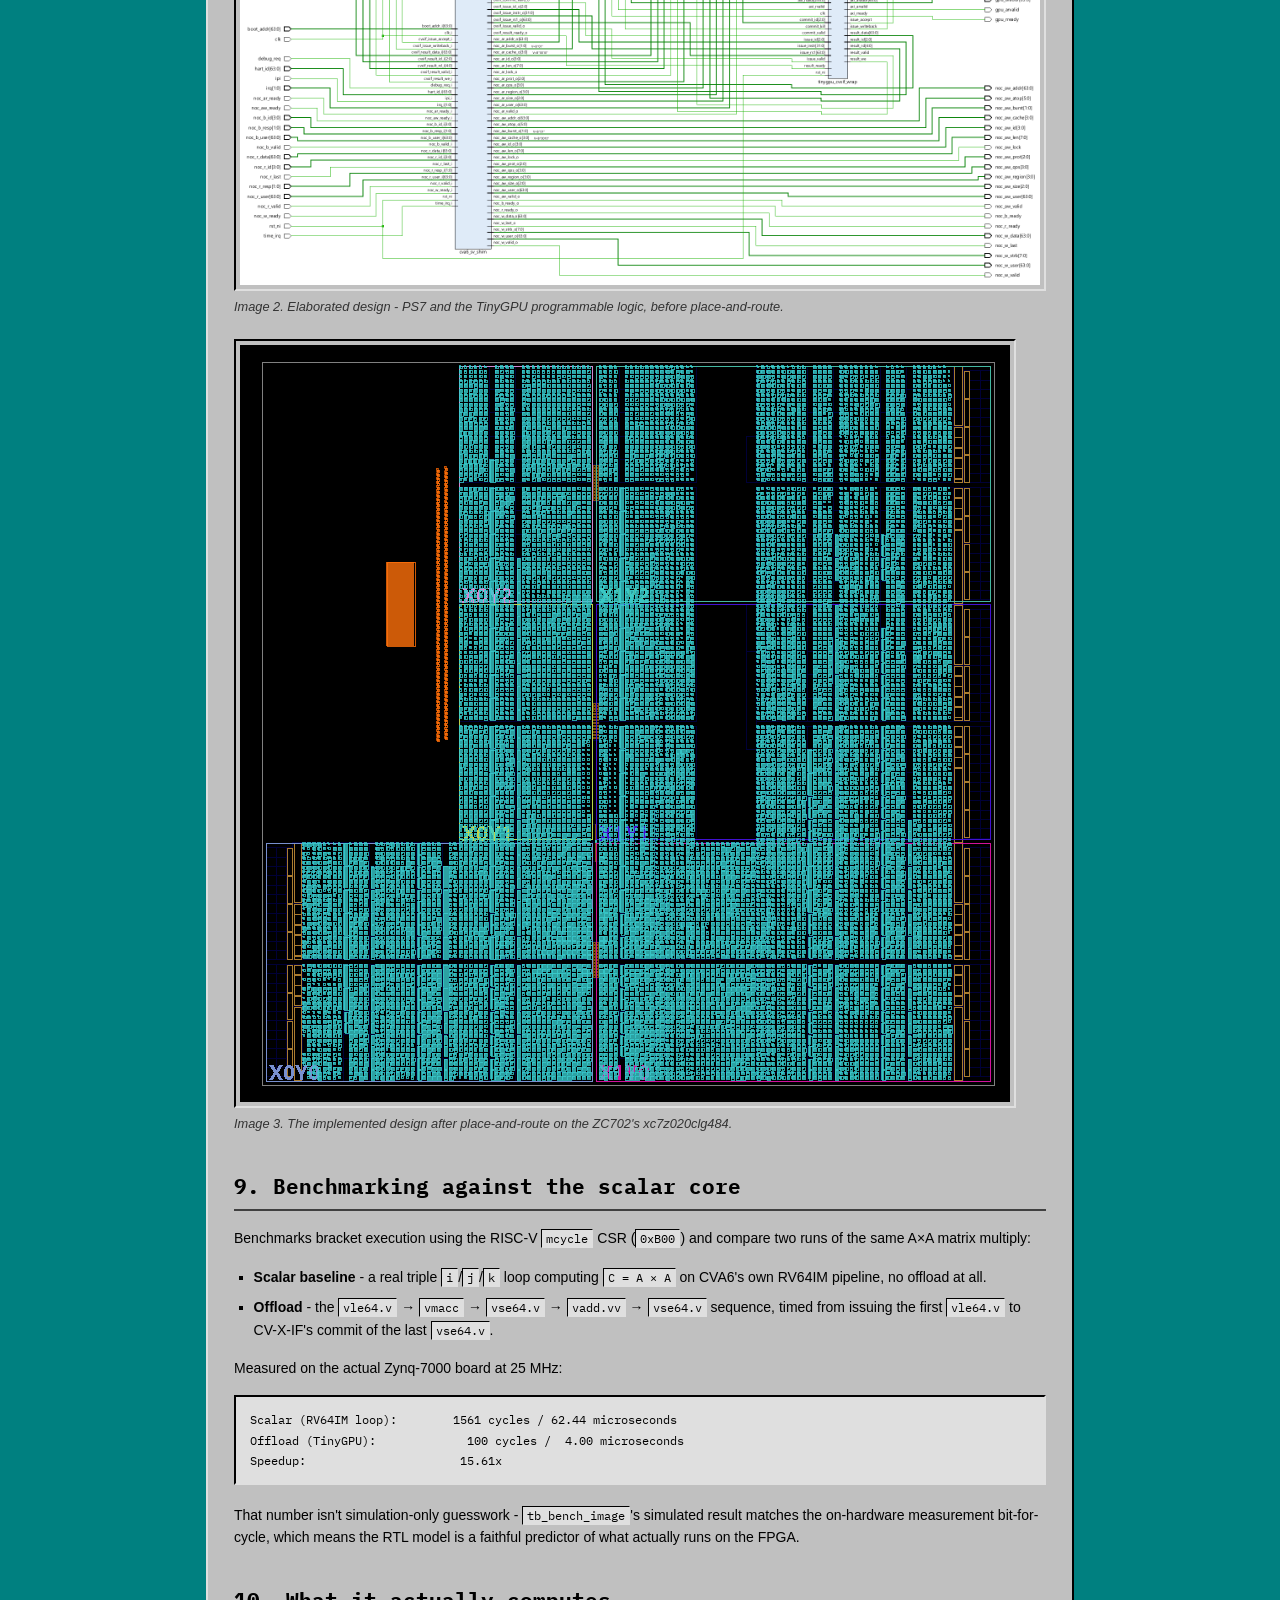
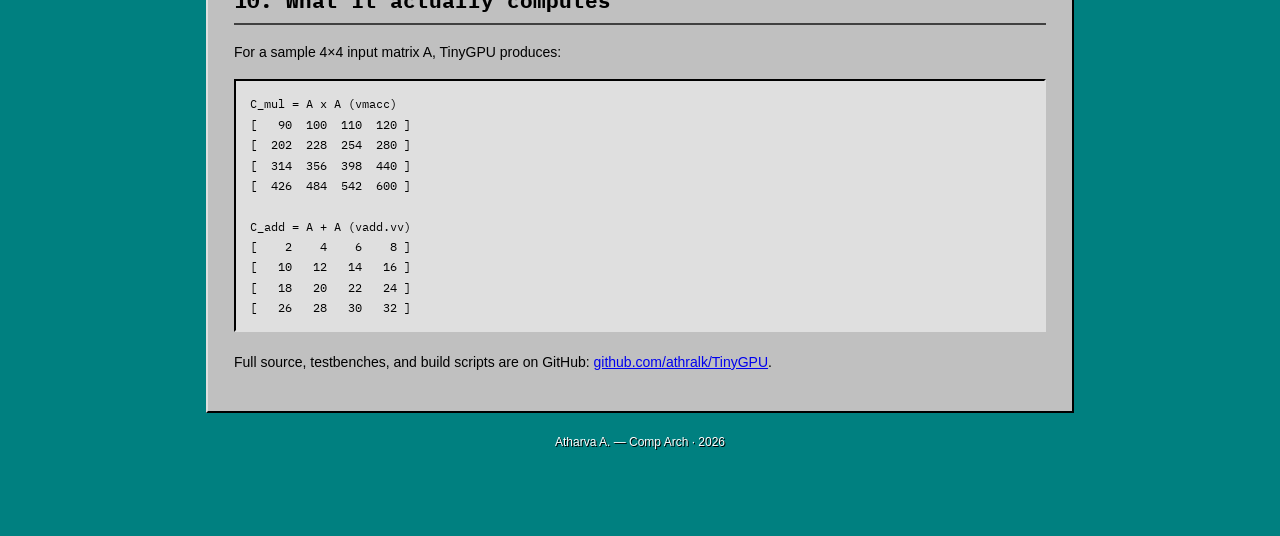
==== commit 71e4328f: "revamp blog page" ====
--- a/blog/gpu-project/index.html
+++ b/blog/gpu-project/index.html
@@ -5,149 +5,136 @@
 <meta name="viewport" content="width=device-width, initial-scale=1.0" />
 <title>Creating my own GPU</title>
 <meta name="description" content="Building TinyGPU: a SIMD vector accelerator wired into a CVA6 RISC-V core over CV-X-IF, running on real Zynq-7000 FPGA silicon." />
-<link rel="stylesheet" href="tufte.css" />
-<style>
-  /* Belt-and-suspenders: match Tufte CSS's body background/text
-     colors on <html> too, in case an old cached stylesheet or a
-     browser extension is painting behind it. */
-  html {
-    background-color: #fffff8;
-    color: #111;
-  }
-
-  /* Page-specific tweaks on top of Tufte CSS defaults */
-  .back-link {
-    font-family: et-book, Palatino, "Palatino Linotype", Georgia, serif;
-    font-style: italic;
-    font-size: 1.2rem;
-  }
-
-  pre.code-block {
-    width: 70%;
-    overflow-x: auto;
-    background: #f1f1e9;
-    border: 1px solid #ddd;
-    padding: 1rem;
-    font-family: Consolas, "Liberation Mono", Menlo, Courier, monospace;
-    font-size: 1.1rem;
-    line-height: 1.5;
-  }
-</style>
+<link rel="icon" href="data:image/svg+xml,%3Csvg xmlns='http://www.w3.org/2000/svg' viewBox='0 0 16 16' shape-rendering='crispEdges'%3E%3Crect width='16' height='16' fill='%23008080'/%3E%3Crect x='2' y='2' width='12' height='9' fill='%23c0c0c0'/%3E%3Crect x='3' y='3' width='10' height='7' fill='%233a8dde'/%3E%3C/svg%3E" />
+<link rel="preconnect" href="https://fonts.googleapis.com" />
+<link rel="preconnect" href="https://fonts.gstatic.com" crossorigin />
+<link href="https://fonts.googleapis.com/css2?family=IBM+Plex+Mono:wght@400;500;600&display=swap" rel="stylesheet" />
+<link rel="stylesheet" href="../blog95.css" />
 </head>
 <body>
 
-<article>
-  <p class="back-link"><a href="../../index.html">&larr; back to portfolio</a></p>
+<div class="desktop">
+  <main class="windows">
+    <section class="window">
+      <div class="title-bar">
+        <img src="../../assets/icons/icon-doc.svg" alt="" class="title-bar__icon" width="14" height="14" />
+        <span class="title-bar__text">gpu_project.txt - Notepad</span>
+        <div class="title-bar__controls" aria-hidden="true">
+          <span>_</span><span>&#9633;</span><span>&times;</span>
+        </div>
+      </div>
+      <div class="window-body">
+        <div class="post">
+          <p class="post__back"><a href="../../index.html" class="btn95">&larr; Back to desktop</a></p>
 
-  <h1>Creating my own GPU</h1>
-  <p class="subtitle">CVA6 integrated GPU that follows RVV ISA.</p>
+          <h1 class="post__title">Creating my own GPU</h1>
+          <p class="post__subtitle">CVA6 integrated GPU that follows RVV ISA.</p>
 
-  <section>
-    <h2>1. Why do we need co-processors like GPUs?</h2>
-    <p>CPUs (processor) are excellent at doing stuff like Operating Systems, task scheduling, error checking. Newer processors can even do math to a good level.</p>
-    <p>However they are not nearly as efficient as a GPU (coprocessor) at larger arithmetic operations. And if you don't live under a rock, you know why we need
-      to run mathematical operations on large matrices or vectors - to make LLMs a reality. GPUs are needed for training and inference both. We also find good
-      application in image/video rendering where you need to change the colours really fast or to render thousands of pixels of a certain colour in 3D rendering.</p>
-    <p><mark>In this blog I'll explain how I made my own GPU, integrated it with an existing RISC-V core (CVA6) and compared the speed up offered.</mark></p>
+          <h1>1. Why do we need co-processors like GPUs?</h1>
+          <p>CPUs (processor) are excellent at doing stuff like Operating Systems, task scheduling, error checking. Newer processors can even do math to a good level.</p>
+          <p>However they are not nearly as efficient as a GPU (coprocessor) at larger arithmetic operations. And if you don't live under a rock, you know why we need
+            to run mathematical operations on large matrices or vectors - to make LLMs a reality. GPUs are needed for training and inference both. We also find good
+            application in image/video rendering where you need to change the colours really fast or to render thousands of pixels of a certain colour in 3D rendering.</p>
+          <p><mark>In this blog I'll explain how I made my own GPU, integrated it with an existing RISC-V core (CVA6) and compared the speed up offered.</mark></p>
 
-    <h2>2. SIMD Architecture</h2>
-    <p>SIMD stands for Single Instruction, Multiple Data. This project is designed keeping in mind a SIMD architecture to be followed.
-      This means that for every piece of data loaded, all elements of the matrix/vector get operated on in the same form as the other, with no exceptions.
-      SIMD and SIMT are the 2 most common GPU architectures used - where SIMT utilises threads that can branch to different operations from each other.</p>
-    <p>Although SIMT is used in high end GPUs like NVIDIA, I have used SIMD because it is easier to implement and understand.</p>
+          <h1>2. SIMD Architecture</h1>
+          <p>SIMD stands for Single Instruction, Multiple Data. This project is designed keeping in mind a SIMD architecture to be followed.
+            This means that for every piece of data loaded, all elements of the matrix/vector get operated on in the same form as the other, with no exceptions.
+            SIMD and SIMT are the 2 most common GPU architectures used - where SIMT utilises threads that can branch to different operations from each other.</p>
+          <p>Although SIMT is used in high end GPUs like NVIDIA, I have used SIMD because it is easier to implement and understand.</p>
 
-    <h2>3. TinyGPU architecture</h2>
-    <p>TinyGPU is a small SIMD vector accelerator, attached to a CVA6 RISC-V core as a custom coprocessor extension over CV-X-IF (the RISC-V
-      Core-Vector eXtension Interface). It performs 4&times;4 matrix multiply and elementwise-add operations, and runs on real Zynq-7000 FPGA
-      silicon rather than just in simulation. Conceptually it plays the same role for CVA6 that ARA plays for other RISC-V cores - an offload
-      target sitting outside the scalar pipeline that the core hands vector work to.</p>
+          <h1>3. TinyGPU architecture</h1>
+          <p>TinyGPU is a small SIMD vector accelerator, attached to a CVA6 RISC-V core as a custom coprocessor extension over CV-X-IF (the RISC-V
+            Core-Vector eXtension Interface). It performs 4&times;4 matrix multiply and elementwise-add operations, and runs on real Zynq-7000 FPGA
+            silicon rather than just in simulation. Conceptually it plays the same role for CVA6 that ARA plays for other RISC-V cores - an offload
+            target sitting outside the scalar pipeline that the core hands vector work to.</p>
 
-    <figure>
-      <img src="images/tinygpu_block_design.png" alt="TinyGPU block design" />
-      <figcaption>Image 1. TinyGPU block design - CVA6 core, CV-X-IF glue, and the four-lane SIMD accelerator.</figcaption>
-    </figure>
+          <figure>
+            <img src="images/tinygpu_block_design.png" alt="TinyGPU block design" />
+            <figcaption>Image 1. TinyGPU block design - CVA6 core, CV-X-IF glue, and the four-lane SIMD accelerator.</figcaption>
+          </figure>
 
-    <p>At the center of the design is a finite state machine that wraps four parallel ALU lanes and manages instruction dispatch, operand
-      fetching, parallel execution across the lanes, and result writeback. Roughly, the modules break down as:</p>
+          <p>At the center of the design is a finite state machine that wraps four parallel ALU lanes and manages instruction dispatch, operand
+            fetching, parallel execution across the lanes, and result writeback. Roughly, the modules break down as:</p>
 
-    <ul>
-      <li><strong>Control flow</strong> - <code>tinygpu_fsm.v</code> (the orchestration FSM), <code>tinygpu_cvxif_wrap.v</code> / <code>cva6_sv_shim.sv</code> (CV-X-IF glue logic), and <code>tinygpu_decoder</code> (instruction decoding).</li>
-      <li><strong>Computation</strong> - <code>design_1.v</code>, the SIMD core containing the four ALU lanes (<code>alu.v</code>), plus the <code>dot_reg[]</code> accumulation registers used for matrix multiply.</li>
-      <li><strong>Storage</strong> - <code>cache.v</code> and <code>register_file.v</code>, a 4-row/4-column register cache, and <code>axi4_bram_slave.v</code>, a synthesizable BRAM preloaded via <code>$readmemh</code>.</li>
-      <li><strong>Memory interface</strong> - <code>writeback.v</code>, the AXI4 write-burst driver that commits results back to memory.</li>
-    </ul>
+          <ul>
+            <li><strong>Control flow</strong> - <code>tinygpu_fsm.v</code> (the orchestration FSM), <code>tinygpu_cvxif_wrap.v</code> / <code>cva6_sv_shim.sv</code> (CV-X-IF glue logic), and <code>tinygpu_decoder</code> (instruction decoding).</li>
+            <li><strong>Computation</strong> - <code>design_1.v</code>, the SIMD core containing the four ALU lanes (<code>alu.v</code>), plus the <code>dot_reg[]</code> accumulation registers used for matrix multiply.</li>
+            <li><strong>Storage</strong> - <code>cache.v</code> and <code>register_file.v</code>, a 4-row/4-column register cache, and <code>axi4_bram_slave.v</code>, a synthesizable BRAM preloaded via <code>$readmemh</code>.</li>
+            <li><strong>Memory interface</strong> - <code>writeback.v</code>, the AXI4 write-burst driver that commits results back to memory.</li>
+          </ul>
 
-    <h2>4. Repurposing the RVV instruction encoding</h2>
-    <p>CVA6 issues instructions to TinyGPU using real 64-bit RISC-V Vector Extension (RVV) instruction words - <code>vle64.v</code>, <code>vadd.vv</code>,
-      <code>vmacc.vv</code>, <code>vse64.v</code> - over CV-X-IF. That interface offloads the instruction rather than executing it on CVA6's own
-      scalar pipeline.</p>
-    <p>The catch: TinyGPU's decoder repurposes the real RVV opcode/funct3/funct6 bit patterns to mean matrix and cache-line IDs, not the
-      per-lane vector-register semantics they'd normally encode. That's a deliberate simplification - it keeps the decoder small - but it also
-      means the compiler can't auto-vectorize down to these instructions. The four operations have to be emitted as raw <code>.word</code> literals
-      in hand-written assembly instead of relying on standard RVV assembler directives.</p>
-    <p>CV-X-IF also enforces a structural dependency between the two cores: its <code>issue_ready = (FSM state == IDLE)</code> backpressure signal
-      means CVA6 can't issue the next offloaded instruction until TinyGPU's FSM has cycled all the way back to <code>IDLE</code>. The two cores are
-      tightly coupled by design, not just by convention.</p>
+          <h1>4. Repurposing the RVV instruction encoding</h1>
+          <p>CVA6 issues instructions to TinyGPU using real 64-bit RISC-V Vector Extension (RVV) instruction words - <code>vle64.v</code>, <code>vadd.vv</code>,
+            <code>vmacc.vv</code>, <code>vse64.v</code> - over CV-X-IF. That interface offloads the instruction rather than executing it on CVA6's own
+            scalar pipeline.</p>
+          <p>The catch: TinyGPU's decoder repurposes the real RVV opcode/funct3/funct6 bit patterns to mean matrix and cache-line IDs, not the
+            per-lane vector-register semantics they'd normally encode. That's a deliberate simplification - it keeps the decoder small - but it also
+            means the compiler can't auto-vectorize down to these instructions. The four operations have to be emitted as raw <code>.word</code> literals
+            in hand-written assembly instead of relying on standard RVV assembler directives.</p>
+          <p>CV-X-IF also enforces a structural dependency between the two cores: its <code>issue_ready = (FSM state == IDLE)</code> backpressure signal
+            means CVA6 can't issue the next offloaded instruction until TinyGPU's FSM has cycled all the way back to <code>IDLE</code>. The two cores are
+            tightly coupled by design, not just by convention.</p>
 
-    <h2>5. Execution pipeline</h2>
-    <p>For a matrix multiply, all four lanes' ALUs run in parallel per pass. An elementwise op (<code>vadd.vv</code>) is just one pass. A
-      <code>vmacc</code> (multiply-accumulate) instead accumulates each lane's product into a dot-product term across four passes, producing one
-      row of a real matrix product per instruction. In cycle terms: elementwise addition completes in a single cycle, matrix multiply takes four.</p>
+          <h1>5. Execution pipeline</h1>
+          <p>For a matrix multiply, all four lanes' ALUs run in parallel per pass. An elementwise op (<code>vadd.vv</code>) is just one pass. A
+            <code>vmacc</code> (multiply-accumulate) instead accumulates each lane's product into a dot-product term across four passes, producing one
+            row of a real matrix product per instruction. In cycle terms: elementwise addition completes in a single cycle, matrix multiply takes four.</p>
 
-    <h2>6. Booting without an OS</h2>
-    <p>There's no operating system or bootloader here. The whole system boots straight out of a synthesizable BRAM
-      (<code>axi4_bram_slave.v</code>, preloaded via <code>boot_image.hex</code>) and runs a fixed instruction sequence: load matrix A, compute
-      A&times;A via <code>vmacc</code>, store the result, compute A+A via <code>vadd.vv</code>, store that too, then loop.</p>
-    <p>That boot image isn't hand-assembled hex - it comes from a real toolchain. <code>fw/boot_matmul.S</code> is compiled with
-      <code>riscv64-unknown-elf-gcc</code> / <code>riscv-none-elf-gcc</code>, linked with <code>fw/link.ld</code> (which places <code>.text</code>
-      at <code>0x8000_0000</code> and the matrix data at <code>0x8000_1000</code>), and converted to the BRAM's <code>$readmemh</code> format by
-      <code>fw/elf2hex.py</code>. <code>fw/build.sh</code> orchestrates the whole thing - <code>CROSS_PREFIX=riscv-none-elf- ./fw/build.sh</code> is
-      the actual build command. The only manual step is making sure CVA6 lives as a sibling repository (or pointing <code>CVA6_ROOT</code> in
-      <code>import_sources.tcl</code> at it directly), since the build scripts assume that layout to resolve paths.</p>
+          <h1>6. Booting without an OS</h1>
+          <p>There's no operating system or bootloader here. The whole system boots straight out of a synthesizable BRAM
+            (<code>axi4_bram_slave.v</code>, preloaded via <code>boot_image.hex</code>) and runs a fixed instruction sequence: load matrix A, compute
+            A&times;A via <code>vmacc</code>, store the result, compute A+A via <code>vadd.vv</code>, store that too, then loop.</p>
+          <p>That boot image isn't hand-assembled hex - it comes from a real toolchain. <code>fw/boot_matmul.S</code> is compiled with
+            <code>riscv64-unknown-elf-gcc</code> / <code>riscv-none-elf-gcc</code>, linked with <code>fw/link.ld</code> (which places <code>.text</code>
+            at <code>0x8000_0000</code> and the matrix data at <code>0x8000_1000</code>), and converted to the BRAM's <code>$readmemh</code> format by
+            <code>fw/elf2hex.py</code>. <code>fw/build.sh</code> orchestrates the whole thing - <code>CROSS_PREFIX=riscv-none-elf- ./fw/build.sh</code> is
+            the actual build command. The only manual step is making sure CVA6 lives as a sibling repository (or pointing <code>CVA6_ROOT</code> in
+            <code>import_sources.tcl</code> at it directly), since the build scripts assume that layout to resolve paths.</p>
 
-    <h2>7. Testing it before touching hardware</h2>
-    <p>Three simulation testbenches cover different levels of the stack: <code>tb_cva6_boot</code> hand-pokes instructions directly into memory,
-      <code>tb_boot_image</code> loads the real <code>boot_image.hex</code> through <code>axi4_bram_slave.v</code> via <code>$readmemh</code> (much
-      closer to how the FPGA actually boots), and <code>tb_bench_image</code> does the same for the benchmark variant. A fourth,
-      <code>tb_speedup_cycles</code>, is simulation-only and probes internal signals to get a scalar-vs-offload cycle count before ever touching
-      real hardware.</p>
+          <h1>7. Testing it before touching hardware</h1>
+          <p>Three simulation testbenches cover different levels of the stack: <code>tb_cva6_boot</code> hand-pokes instructions directly into memory,
+            <code>tb_boot_image</code> loads the real <code>boot_image.hex</code> through <code>axi4_bram_slave.v</code> via <code>$readmemh</code> (much
+            closer to how the FPGA actually boots), and <code>tb_bench_image</code> does the same for the benchmark variant. A fourth,
+            <code>tb_speedup_cycles</code>, is simulation-only and probes internal signals to get a scalar-vs-offload cycle count before ever touching
+            real hardware.</p>
 
-    <h2>8. Getting it onto real silicon</h2>
-    <p>The target is a Zynq-7000 (<code>xc7z020clg484</code>, the ZC702 board preset) - an ARM processor subsystem (PS7) sitting next to custom
-      programmable logic (PL). PS7 is configured with <code>M_AXI_GP0</code> enabled and a 25&nbsp;MHz FPGA clock. <code>fpga_top</code> is written
-      as plain RTL rather than packaged as IP, and GP0 connects directly to <code>axi4_bram_slave</code>'s AXI-lite-style read port - no
-      SmartConnect, no interconnect IP in between.</p>
+          <h1>8. Getting it onto real silicon</h1>
+          <p>The target is a Zynq-7000 (<code>xc7z020clg484</code>, the ZC702 board preset) - an ARM processor subsystem (PS7) sitting next to custom
+            programmable logic (PL). PS7 is configured with <code>M_AXI_GP0</code> enabled and a 25&nbsp;MHz FPGA clock. <code>fpga_top</code> is written
+            as plain RTL rather than packaged as IP, and GP0 connects directly to <code>axi4_bram_slave</code>'s AXI-lite-style read port - no
+            SmartConnect, no interconnect IP in between.</p>
 
-    <figure>
-      <img src="images/elaborated_design.png" alt="Elaborated design in Vivado" />
-      <figcaption>Image 2. Elaborated design - PS7 and the TinyGPU programmable logic, before place-and-route.</figcaption>
-    </figure>
+          <figure>
+            <img src="images/elaborated_design.png" alt="Elaborated design in Vivado" />
+            <figcaption>Image 2. Elaborated design - PS7 and the TinyGPU programmable logic, before place-and-route.</figcaption>
+          </figure>
 
-    <figure>
-      <img src="images/zynq_implemented_design.png" alt="Implemented design on the Zynq-7000" />
-      <figcaption>Image 3. The implemented design after place-and-route on the ZC702's xc7z020clg484.</figcaption>
-    </figure>
+          <figure>
+            <img src="images/zynq_implemented_design.png" alt="Implemented design on the Zynq-7000" />
+            <figcaption>Image 3. The implemented design after place-and-route on the ZC702's xc7z020clg484.</figcaption>
+          </figure>
 
-    <h2>9. Benchmarking against the scalar core</h2>
-    <p>Benchmarks bracket execution using the RISC-V <code>mcycle</code> CSR (<code>0xB00</code>) and compare two runs of the same A&times;A
-      matrix multiply:</p>
-    <ul>
-      <li><strong>Scalar baseline</strong> - a real triple <code>i</code>/<code>j</code>/<code>k</code> loop computing <code>C = A &times; A</code> on CVA6's own RV64IM pipeline, no offload at all.</li>
-      <li><strong>Offload</strong> - the <code>vle64.v</code> &rarr; <code>vmacc</code> &rarr; <code>vse64.v</code> &rarr; <code>vadd.vv</code> &rarr; <code>vse64.v</code> sequence, timed from issuing the first <code>vle64.v</code> to CV-X-IF's commit of the last <code>vse64.v</code>.</li>
-    </ul>
+          <h1>9. Benchmarking against the scalar core</h1>
+          <p>Benchmarks bracket execution using the RISC-V <code>mcycle</code> CSR (<code>0xB00</code>) and compare two runs of the same A&times;A
+            matrix multiply:</p>
+          <ul>
+            <li><strong>Scalar baseline</strong> - a real triple <code>i</code>/<code>j</code>/<code>k</code> loop computing <code>C = A &times; A</code> on CVA6's own RV64IM pipeline, no offload at all.</li>
+            <li><strong>Offload</strong> - the <code>vle64.v</code> &rarr; <code>vmacc</code> &rarr; <code>vse64.v</code> &rarr; <code>vadd.vv</code> &rarr; <code>vse64.v</code> sequence, timed from issuing the first <code>vle64.v</code> to CV-X-IF's commit of the last <code>vse64.v</code>.</li>
+          </ul>
 
-    <p>Measured on the actual Zynq-7000 board at 25&nbsp;MHz:</p>
+          <p>Measured on the actual Zynq-7000 board at 25&nbsp;MHz:</p>
 
-    <pre class="code-block">Scalar (RV64IM loop):        1561 cycles / 62.44 microseconds
+          <pre><code>Scalar (RV64IM loop):        1561 cycles / 62.44 microseconds
 Offload (TinyGPU):             100 cycles /  4.00 microseconds
-Speedup:                      15.61x</pre>
+Speedup:                      15.61x</code></pre>
 
-    <p>That number isn't simulation-only guesswork - <code>tb_bench_image</code>'s simulated result matches the on-hardware measurement
-      bit-for-cycle, which means the RTL model is a faithful predictor of what actually runs on the FPGA.</p>
+          <p>That number isn't simulation-only guesswork - <code>tb_bench_image</code>'s simulated result matches the on-hardware measurement
+            bit-for-cycle, which means the RTL model is a faithful predictor of what actually runs on the FPGA.</p>
 
-    <h2>10. What it actually computes</h2>
-    <p>For a sample 4&times;4 input matrix A, TinyGPU produces:</p>
-    <pre class="code-block">C_mul = A x A (vmacc)
+          <h1>10. What it actually computes</h1>
+          <p>For a sample 4&times;4 input matrix A, TinyGPU produces:</p>
+          <pre><code>C_mul = A x A (vmacc)
 [   90  100  110  120 ]
 [  202  228  254  280 ]
 [  314  356  398  440 ]
@@ -157,11 +144,35 @@
 [    2    4    6    8 ]
 [   10   12   14   16 ]
 [   18   20   22   24 ]
-[   26   28   30   32 ]</pre>
+[   26   28   30   32 ]</code></pre>
 
-    <p>Full source, testbenches, and build scripts are on GitHub: <a href="https://github.com/athralk/TinyGPU" target="_blank" rel="noopener">github.com/athralk/TinyGPU</a>.</p>
-  </section>
-</article>
+          <p>Full source, testbenches, and build scripts are on GitHub: <a href="https://github.com/athralk/TinyGPU" target="_blank" rel="noopener">github.com/athralk/TinyGPU</a>.</p>
+        </div>
+      </div>
+    </section>
+  </main>
 
+  <p class="desktop-footer">Atharva A. — Comp Arch · <span id="footer-year"></span></p>
+</div>
+
+<footer class="taskbar">
+  <details class="start-menu">
+    <summary class="start-button">
+      <img src="../../assets/icons/icon-flag.svg" alt="" width="16" height="16" />
+      Start
+    </summary>
+    <ul class="start-menu__list">
+      <li><a href="../../index.html#hero">Home</a></li>
+      <li><a href="../../index.html#projects">Projects</a></li>
+      <li><a href="../../index.html#writing">Writing</a></li>
+      <li><a href="../../index.html#about">readme.txt</a></li>
+      <li><a href="../../index.html#connect">Connect</a></li>
+    </ul>
+  </details>
+  <div class="taskbar__spacer"></div>
+  <div class="taskbar__clock" id="clock">--:--</div>
+</footer>
+
+<script src="../../script.js"></script>
 </body>
 </html>
--- a/blog/blog95.css
+++ b/blog/blog95.css
@@ -0,0 +1,315 @@
+/* ============================================================================
+   BLOG POST — WINDOWS 95 THEME (shared by every post under /blog/)
+   Same bevel trick as the main site's style.css: border-style outset/inset.
+   This file is self-contained (own :root) since posts live two folders
+   deep and don't share a <link> with the root stylesheet.
+   ============================================================================ */
+
+:root {
+  --desktop-bg: #008080;
+  --face: #c0c0c0;
+  --face-light: #dfdfdf;
+  --text: #000000;
+  --text-invert: #ffffff;
+  --titlebar-from: #08246b;
+  --titlebar-to: #3a6ea5;
+  --link: #0000ee;
+
+  --font-ui: Tahoma, "MS Sans Serif", Verdana, Geneva, sans-serif;
+  --font-mono: "IBM Plex Mono", "Courier New", monospace;
+
+  --max-w: 900px;
+}
+
+* { box-sizing: border-box; }
+html, body { margin: 0; padding: 0; }
+
+body {
+  background: var(--desktop-bg) url("../assets/textures/wallpaper.svg") no-repeat center bottom / cover fixed;
+  color: var(--text);
+  font-family: var(--font-ui);
+  font-size: 14px;
+  line-height: 1.6;
+  padding-bottom: 44px;
+}
+
+a { color: var(--link); }
+ul { list-style: none; margin: 0; padding: 0; }
+
+.raised {
+  background: var(--face);
+  border-style: outset;
+  border-width: 2px;
+  border-color: var(--face-light) #404040 #404040 var(--face-light);
+}
+.sunken {
+  background: var(--face);
+  border-style: inset;
+  border-width: 2px;
+  border-color: #404040 var(--face-light) var(--face-light) #404040;
+}
+
+.desktop {
+  max-width: var(--max-w);
+  margin: 0 auto;
+  padding: 24px 16px 40px;
+}
+
+.windows {
+  display: flex;
+  flex-direction: column;
+  gap: 20px;
+}
+
+.window {
+  background: var(--face);
+  border-style: outset;
+  border-width: 2px;
+  border-color: var(--face-light) #404040 #404040 var(--face-light);
+}
+
+.title-bar {
+  display: flex;
+  align-items: center;
+  gap: 6px;
+  padding: 3px 4px;
+  background: linear-gradient(90deg, var(--titlebar-from), var(--titlebar-to));
+  color: var(--text-invert);
+}
+.title-bar__icon { image-rendering: pixelated; }
+.title-bar__text {
+  font-weight: bold;
+  font-size: 12.5px;
+  flex: 1;
+  white-space: nowrap;
+  overflow: hidden;
+  text-overflow: ellipsis;
+}
+.title-bar__controls { display: flex; gap: 2px; }
+.title-bar__controls span {
+  display: inline-flex;
+  align-items: center;
+  justify-content: center;
+  width: 16px;
+  height: 14px;
+  background: var(--face);
+  color: #000;
+  font-size: 10px;
+  line-height: 1;
+  border-style: outset;
+  border-width: 1px;
+  border-color: var(--face-light) #404040 #404040 var(--face-light);
+}
+
+.window-body { padding: 22px 26px; }
+
+.btn95 {
+  display: inline-block;
+  background: var(--face);
+  border-style: outset;
+  border-width: 2px;
+  border-color: var(--face-light) #404040 #404040 var(--face-light);
+  padding: 6px 14px;
+  font-family: var(--font-ui);
+  font-size: 13px;
+  color: var(--text);
+  text-decoration: none;
+  cursor: pointer;
+}
+.btn95:active {
+  border-style: inset;
+  border-color: #404040 var(--face-light) var(--face-light) #404040;
+}
+
+/* ============================================================================
+   POST TYPOGRAPHY
+   ============================================================================ */
+.post__back { margin-bottom: 18px; }
+
+.post__title {
+  font-family: var(--font-mono);
+  font-weight: 700;
+  font-size: clamp(1.3rem, 3vw, 1.9rem);
+  line-height: 1.4;
+  margin: 0 0 8px;
+}
+
+.post__subtitle {
+  margin: 0 0 24px;
+  color: #333;
+  font-style: italic;
+}
+
+.post h1 {
+  font-family: var(--font-mono);
+  font-size: 1.3rem;
+  margin: 2.2rem 0 1rem;
+  padding-bottom: 6px;
+  border-bottom: 2px solid #404040;
+}
+.post h1:first-child { margin-top: 0; }
+
+.post h2 {
+  font-family: var(--font-mono);
+  font-size: 1.05rem;
+  margin: 1.8rem 0 0.8rem;
+  color: #08246b;
+}
+
+.post p { margin: 0 0 1rem; }
+
+.post ul {
+  list-style: square;
+  padding-left: 1.4em;
+  margin: 0 0 1rem;
+}
+.post li { margin-bottom: 0.5rem; }
+
+.post b, .post strong { color: #000; }
+
+.post mark {
+  background: #000080;
+  color: #fff;
+  padding: 0 3px;
+}
+
+.post code {
+  font-family: var(--font-mono);
+  font-size: 0.85em;
+  background: var(--face-light);
+  border-style: inset;
+  border-width: 1px;
+  border-color: #404040 var(--face-light) var(--face-light) #404040;
+  padding: 1px 4px;
+}
+
+.post pre {
+  background: var(--face-light);
+  border-style: inset;
+  border-width: 2px;
+  border-color: #404040 var(--face-light) var(--face-light) #404040;
+  padding: 12px 14px;
+  overflow-x: auto;
+  font-family: var(--font-mono);
+  font-size: 0.85rem;
+  line-height: 1.5;
+  margin: 0 0 1.2rem;
+}
+.post pre code {
+  background: none;
+  border: none;
+  padding: 0;
+}
+
+.post figure {
+  margin: 1.4rem 0;
+}
+.post figure img {
+  display: block;
+  max-width: 100%;
+  height: auto;
+  image-rendering: auto;
+  border-style: inset;
+  border-width: 2px;
+  border-color: #404040 var(--face-light) var(--face-light) #404040;
+  padding: 4px;
+  background: var(--face);
+}
+.post figcaption {
+  font-size: 0.8rem;
+  color: #333;
+  margin-top: 6px;
+  font-style: italic;
+}
+
+.post hr {
+  border: none;
+  border-top: 2px groove var(--face-light);
+  margin: 1.8rem 0;
+}
+
+.post a { text-decoration: underline; }
+
+/* ============================================================================
+   TASKBAR (shared)
+   ============================================================================ */
+.taskbar {
+  position: fixed;
+  left: 0;
+  right: 0;
+  bottom: 0;
+  z-index: 100;
+  display: flex;
+  align-items: center;
+  gap: 8px;
+  height: 40px;
+  padding: 0 6px;
+  background: var(--face);
+  border-top-style: outset;
+  border-top-width: 2px;
+  border-top-color: var(--face-light);
+}
+.taskbar__spacer { flex: 1; }
+.taskbar__clock {
+  font-family: var(--font-mono);
+  font-size: 13px;
+  padding: 4px 10px;
+  background: var(--face);
+  border-style: inset;
+  border-width: 2px;
+  border-color: #404040 var(--face-light) var(--face-light) #404040;
+}
+
+.start-menu { position: relative; }
+.start-button {
+  display: flex;
+  align-items: center;
+  gap: 6px;
+  height: 30px;
+  padding: 0 10px;
+  background: var(--face);
+  border-style: outset;
+  border-width: 2px;
+  border-color: var(--face-light) #404040 #404040 var(--face-light);
+  font-weight: bold;
+  font-size: 13px;
+  cursor: pointer;
+  list-style: none;
+}
+.start-button::-webkit-details-marker { display: none; }
+.start-menu[open] .start-button {
+  border-style: inset;
+  border-color: #404040 var(--face-light) var(--face-light) #404040;
+}
+.start-menu__list {
+  position: absolute;
+  bottom: 100%;
+  left: 0;
+  margin-bottom: 2px;
+  min-width: 180px;
+  background: var(--face);
+  border-style: outset;
+  border-width: 2px;
+  border-color: var(--face-light) #404040 #404040 var(--face-light);
+  padding: 3px;
+}
+.start-menu__list li a {
+  display: block;
+  padding: 6px 10px;
+  color: var(--text);
+  text-decoration: none;
+  font-size: 13px;
+}
+.start-menu__list li a:hover { background: #000080; color: #fff; }
+
+.desktop-footer {
+  color: var(--text-invert);
+  text-shadow: 1px 1px 0 #000;
+  font-size: 12px;
+  text-align: center;
+  margin: 20px 0 0;
+}
+
+@media (max-width: 760px) {
+  .window-body { padding: 16px; }
+}
